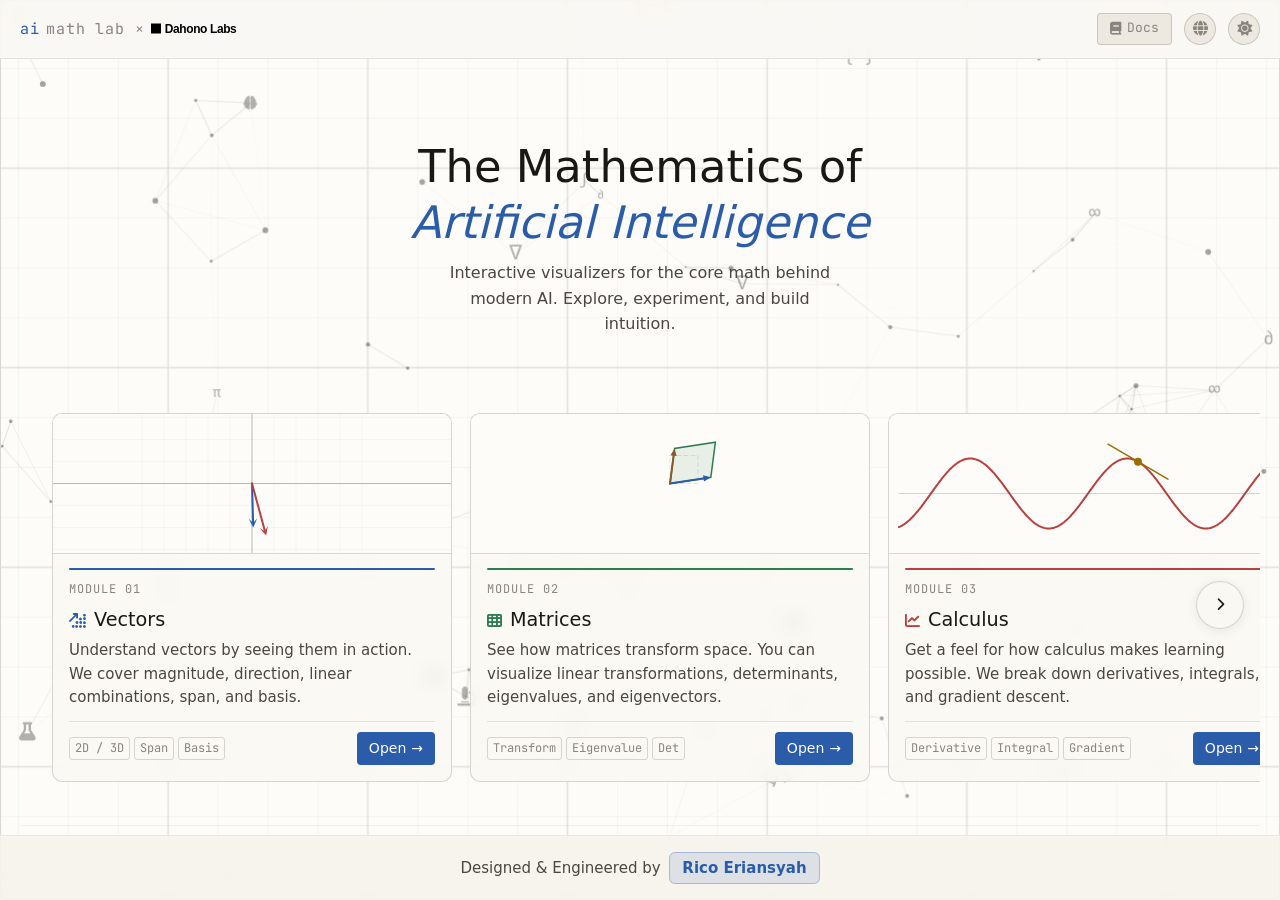
==== index.html @ 1cf0615f "feat: implement theme-aware logo switching by adding SVG assets and a dynamic update function" ====
<!doctype html>
<html lang="en" data-active-lang="en">
  <head>
    <meta charset="UTF-8" />
    <meta name="viewport" content="width=device-width, initial-scale=1.0" />
    <title>AI Math Lab</title>
    <meta
      name="description"
      content="Interactive math visualizers for AI. Play around with vectors, matrices, calculus, probability, and neural networks."
    />
    <link rel="preconnect" href="https://fonts.googleapis.com" />
    <link
      href="https://fonts.googleapis.com/css2?family=Source+Serif+4:ital,opsz,wght@0,8..60,300..700;1,8..60,300..700&family=DM+Sans:wght@300;400;500&family=JetBrains+Mono:wght@400;500&display=swap"
      rel="stylesheet"
    />
    <link rel="stylesheet" href="shared.css" />
    <style>
      html,
      body {
        height: 100%;
        margin: 0;
        padding: 0;
        overflow: hidden;
      }

      body {
        display: flex;
        flex-direction: column;
      }

      #bg-canvas {
        position: fixed;
        top: 0;
        left: 0;
        width: 100vw;
        height: 100vh;
        z-index: 0;
        pointer-events: none;
      }

      .top-bar {
        position: sticky;
        top: 0;
        z-index: 100;
        background: color-mix(in srgb, var(--surface) 90%, transparent);
        backdrop-filter: blur(8px);
      }

      .page-shell {
        flex: 1;
        display: flex;
        flex-direction: column;
        overflow: hidden;
        position: relative;
        z-index: 1;
        width: 100%;
        max-width: 1400px;
        margin: 0 auto;
      }

      .hub-hero {
        text-align: center;
        padding: 3rem 1rem 1.5rem;
        flex-shrink: 0;
      }
      .hub-hero .title-serif {
        font-family:
          system-ui,
          -apple-system,
          sans-serif;
        font-size: clamp(1.8rem, 4vw, 2.8rem);
        font-weight: 400;
        color: var(--ink);
        line-height: 1.25;
        margin-bottom: 0.6rem;
      }
      .hub-hero .title-serif em {
        font-style: italic;
        color: var(--accent);
      }
      .hub-hero .subtitle {
        font-family:
          system-ui,
          -apple-system,
          sans-serif;
        font-size: 16px;
        color: var(--ink2);
        max-width: 38ch;
        margin: 0 auto 1.5rem;
        line-height: 1.6;
      }

      .top-bar {
        display: flex;
        align-items: center;
        justify-content: space-between;
        padding: 0.8rem 1.25rem;
        border-bottom: 1px solid var(--border);
      }
      .top-bar-logo {
        font-family: "JetBrains Mono", monospace;
        font-size: 15px;
        color: var(--ink3);
        letter-spacing: 0.06em;
        display: inline-flex;
        align-items: center;
        gap: 6px;
      }
      .top-bar-logo span {
        color: var(--accent);
      }

      .card-grid {
        display: flex;
        flex-direction: row;
        overflow-x: auto;
        scroll-snap-type: x mandatory;
        -webkit-overflow-scrolling: touch;
        gap: 18px;
        padding: 1rem 2rem 2rem 2rem;
        margin-top: 0;
        flex: 1;
        align-items: center;
      }

      .carousel-wrapper {
        position: relative;
        display: flex;
        flex: 1;
        width: 100%;
        align-items: stretch;
      }

      .carousel-btn {
        position: absolute;
        top: 50%;
        transform: translateY(-50%);
        background: color-mix(in srgb, var(--surface) 90%, transparent);
        border: 1px solid var(--border2);
        color: var(--ink);
        width: 48px;
        height: 48px;
        border-radius: 50%;
        display: flex;
        align-items: center;
        justify-content: center;
        cursor: pointer;
        z-index: 10;
        box-shadow: var(--shadow);
        transition: all 0.2s;
        backdrop-filter: blur(8px);
      }
      .carousel-btn:hover {
        background: var(--surface);
        border-color: var(--accent);
        color: var(--accent);
        transform: translateY(-50%) scale(1.05);
      }
      .carousel-btn.left {
        left: 1rem;
      }
      .carousel-btn.right {
        right: 1rem;
      }
      .carousel-btn.hidden {
        opacity: 0;
        pointer-events: none;
        transform: translateY(-50%) scale(0.9);
      }

      .card-grid::-webkit-scrollbar {
        display: none;
      }
      .card-grid::-webkit-scrollbar-track {
        background: transparent;
        margin: 0 2rem;
      }
      .card-grid::-webkit-scrollbar-thumb {
        background: var(--surface2);
        border-radius: 4px;
      }
      .card-grid::-webkit-scrollbar-thumb:hover {
        background: var(--border);
      }

      .module-card {
        min-width: 340px;
        max-width: 400px;
        height: max-content;
        flex-shrink: 0;
        scroll-snap-align: center;
        background: color-mix(in srgb, var(--surface) 85%, transparent);
        backdrop-filter: blur(8px);
        border: 1px solid var(--border2);
        border-radius: 10px;
        overflow: hidden;
        transition:
          transform 0.2s,
          box-shadow 0.2s,
          border-color 0.2s;
        text-decoration: none;
        color: inherit;
        display: flex;
        flex-direction: column;
      }
      .module-card:hover {
        transform: translateY(-3px);
        box-shadow: var(--shadow);
        border-color: var(--accent);
      }

      .card-preview {
        position: relative;
        height: 140px;
        background: var(--canvas-bg);
        border-bottom: 1px solid var(--border2);
        overflow: hidden;
        flex-shrink: 0;
      }
      .card-preview canvas {
        width: 100%;
        height: 100%;
        border-radius: 0;
        border: none;
      }

      .card-body {
        padding: 14px 16px 16px;
        flex: 1;
        display: flex;
        flex-direction: column;
      }
      .card-accent-bar {
        height: 2px;
        border-radius: 2px;
        margin-bottom: 10px;
      }
      .card-title {
        font-family:
          system-ui,
          -apple-system,
          sans-serif;
        font-size: 1.2rem;
        font-weight: 500;
        color: var(--ink);
        margin-bottom: 4px;
        display: flex;
        align-items: center;
        gap: 8px;
      }
      .card-subtitle {
        font-family: "JetBrains Mono", monospace;
        font-size: 12px;
        color: var(--ink3);
        letter-spacing: 0.08em;
        text-transform: uppercase;
        margin-bottom: 6px;
      }
      .card-desc {
        font-family:
          system-ui,
          -apple-system,
          sans-serif;
        font-size: 15px;
        color: var(--ink2);
        line-height: 1.55;
        flex: 1;
      }
      .card-footer {
        display: flex;
        align-items: center;
        justify-content: space-between;
        margin-top: 12px;
        padding-top: 10px;
        border-top: 1px solid var(--border);
      }
      .card-tags {
        display: flex;
        gap: 4px;
        flex-wrap: wrap;
      }
      .card-tag {
        font-family: "JetBrains Mono", monospace;
        font-size: 12px;
        color: var(--ink3);
        border: 1px solid var(--border2);
        border-radius: 3px;
        padding: 1px 5px;
      }
      .card-open-btn {
        font-family:
          system-ui,
          -apple-system,
          sans-serif;
        font-size: 14px;
        padding: 5px 12px;
        border-radius: 4px;
        background: var(--accent);
        color: #fff;
        border: none;
        cursor: pointer;
        display: flex;
        align-items: center;
        gap: 5px;
        transition: opacity 0.15s;
        white-space: nowrap;
        text-decoration: none;
      }
      .card-open-btn:hover {
        opacity: 0.85;
      }

      .hub-footer {
        text-align: center;
        padding: 1.25rem 1rem;
        border-top: 1px solid color-mix(in srgb, var(--border) 50%, transparent);
        font-family:
          system-ui,
          -apple-system,
          sans-serif;
        font-size: 14px;
        color: var(--ink3);
        flex-shrink: 0;
      }
      .hub-footer a {
        color: var(--ink3);
        text-decoration: underline;
        text-underline-offset: 2px;
      }

      @media (max-width: 768px) {
        html,
        body {
          height: auto;
          overflow: visible;
        }
        .page-shell {
          height: auto;
          overflow: visible;
        }

        .hub-hero {
          padding: 1.5rem 1rem 0.5rem;
        }
        .hub-hero .title-serif {
          font-size: 1.8rem;
        }
        .hub-hero .subtitle {
          font-size: 14px;
          margin-bottom: 0;
        }
        .module-card {
          min-width: 280px;
          max-width: 85vw;
        }
        .card-grid {
          padding: 1rem 1rem 1.5rem 1rem;
          gap: 12px;
          align-items: stretch;
        }
        .card-grid::-webkit-scrollbar-track {
          margin: 0 1rem;
        }
        .hub-footer {
          padding: 1rem;
          font-size: 12px;
        }
        .card-preview {
          height: 120px;
        }
        .card-body {
          padding: 12px 14px 14px;
        }
        .card-title {
          font-size: 1.1rem;
        }
        .card-desc {
          font-size: 14px;
        }
      }

      @media (max-height: 700px) and (min-width: 769px) {
        .hub-hero {
          padding: 1rem 1rem 0;
        }
        .card-grid {
          padding-top: 0.5rem;
        }
        .card-preview {
          height: 110px;
        }
        .card-desc {
          font-size: 13px;
          line-height: 1.4;
        }
        .hub-footer {
          padding: 0.5rem;
          border-top: none;
        }
      }
    </style>
    <link
      rel="stylesheet"
      href="https://cdnjs.cloudflare.com/ajax/libs/font-awesome/6.5.1/css/all.min.css"
    />
    <meta name="author" content="Rico Eriansyah" />
    <meta
      name="keywords"
      content="AI, Artificial Intelligence, Mathematics, Vectors, Matrices, Calculus, Probability, Neural Networks, Visualizer, Interactive, Math Lab"
    />
    <link rel="icon" type="image/png" href="favicon.png" />
  </head>
  <body data-active-lang="en">
    <canvas id="bg-canvas"></canvas>

    <header class="top-bar module-header">
      <span class="top-bar-logo"
        ><span>ai</span> math lab &times;
        <span
          style="
            display: inline-flex;
            align-items: center;
            gap: 6px;
            font-family:
              ui-sans-serif,
              system-ui,
              sans-serif,
              &quot;Apple Color Emoji&quot;,
              &quot;Segoe UI Emoji&quot;,
              Segoe UI Symbol,
              &quot;Noto Color Emoji&quot;;
            font-weight: 700;
            letter-spacing: -0.02em;
            color: #e02020;
          "
          ><img
            class="dahono-logo"
            src="dahono-labs-logo-black.svg"
            alt="Dahono Labs"
            style="
              height: 1em;
              width: auto;
              border-radius: 2px;
              vertical-align: middle;
            "
          />
          </span
        ></span
      >
      <div class="header-actions">
        <a href="references.html" class="docs-btn">
          <i class="fa-solid fa-book"></i>
          <span class="docs-text" data-lang="en">Docs</span>
          <span class="docs-text" data-lang="ja">文書</span>
          <span class="docs-text" data-lang="id">Dokumen</span>
        </a>
        <div class="custom-lang-dropdown">
          <button
            class="lang-btn-icon"
            onclick="toggleLangMenu(event)"
            id="lang-menu-btn"
            aria-label="Select Language"
          >
            <i class="fa-solid fa-globe"></i>
          </button>
          <ul class="lang-menu" id="lang-menu">
            <li><button id="lb-en" onclick="setLang('en')">English</button></li>
            <li><button id="lb-ja" onclick="setLang('ja')">日本語</button></li>
            <li>
              <button id="lb-id" onclick="setLang('id')">Indonesia</button>
            </li>
          </ul>
        </div>
        <button
          class="theme-btn-icon"
          onclick="toggleTheme()"
          id="theme-btn"
          aria-label="Toggle Theme"
        >
          <i class="fa-solid fa-moon"></i>
        </button>
      </div>
    </header>

    <div class="page-shell">
      <div class="hub-hero">
        <h1 class="title-serif">
          <span data-lang="en"
            >The Mathematics of<br /><em>Artificial Intelligence</em></span
          >
          <span data-lang="ja">人工知能の<br /><em>数学を学ぶ</em></span>
          <span data-lang="id"
            >Matematika untuk<br /><em>Kecerdasan Buatan</em></span
          >
        </h1>
        <p class="subtitle">
          <span data-lang="en"
            >Interactive visualizers for the core math behind modern AI.
            Explore, experiment, and build intuition.</span
          >
          <span data-lang="ja"
            >現代AIの核心にある数学をインタラクティブに学ぼう。探索して直感を養う。</span
          >
          <span data-lang="id"
            >Visualisasi interaktif untuk matematika inti di balik AI modern.
            Eksplorasi dan bangun intuisi.</span
          >
        </p>
      </div>

      <div class="carousel-wrapper">
        <button class="carousel-btn left" onclick="scrollCarousel(-1)">
          <i class="fa-solid fa-chevron-left"></i>
        </button>
        <div class="card-grid" id="main-carousel">
          <a class="module-card" href="vector.html" id="card-vector">
            <div class="card-preview">
              <canvas id="prev-vector"></canvas>
            </div>
            <div class="card-body">
              <div
                class="card-accent-bar"
                style="background: var(--accent)"
              ></div>
              <div class="card-subtitle">Module 01</div>
              <div class="card-title">
                <i
                  class="fa-solid fa-arrow-up-right-dots"
                  style="color: var(--accent); font-size: 15px"
                ></i>
                <span data-lang="en">Vectors</span>
                <span data-lang="ja">ベクトル</span>
                <span data-lang="id">Vektor</span>
              </div>
              <p class="card-desc">
                <span data-lang="en"
                  >Understand vectors by seeing them in action. We cover
                  magnitude, direction, linear combinations, span, and
                  basis.</span
                >
                <span data-lang="ja"
                  >大きさ・方向・線形結合・スパン・基底 AI特徴空間の言語。</span
                >
                <span data-lang="id"
                  >Besar, arah, kombinasi linear, span, dan basis bahasa ruang
                  fitur AI.</span
                >
              </p>
              <div class="card-footer">
                <div class="card-tags">
                  <span class="card-tag">2D / 3D</span>
                  <span class="card-tag">Span</span>
                  <span class="card-tag">Basis</span>
                </div>
                <span class="card-open-btn">
                  <span data-lang="en">Open</span
                  ><span data-lang="ja">開く</span
                  ><span data-lang="id">Buka</span>
                  →
                </span>
              </div>
            </div>
          </a>

          <a class="module-card" href="matrix.html" id="card-matrix">
            <div class="card-preview">
              <canvas id="prev-matrix"></canvas>
            </div>
            <div class="card-body">
              <div
                class="card-accent-bar"
                style="background: var(--accent3)"
              ></div>
              <div class="card-subtitle">Module 02</div>
              <div class="card-title">
                <i
                  class="fa-solid fa-table-cells"
                  style="color: var(--accent3); font-size: 15px"
                ></i>
                <span data-lang="en">Matrices</span>
                <span data-lang="ja">行列</span>
                <span data-lang="id">Matriks</span>
              </div>
              <p class="card-desc">
                <span data-lang="en"
                  >See how matrices transform space. You can visualize linear
                  transformations, determinants, eigenvalues, and
                  eigenvectors.</span
                >
                <span data-lang="ja"
                  >線形変換・行列式・固有値・固有ベクトル
                  ニューラルネットが空間を変換する仕組み。</span
                >
                <span data-lang="id"
                  >Transformasi linear, determinan, nilai eigen dan vektor eigen
                  cara jaringan saraf memutar dan menskalakan ruang.</span
                >
              </p>
              <div class="card-footer">
                <div class="card-tags">
                  <span class="card-tag">Transform</span>
                  <span class="card-tag">Eigenvalue</span>
                  <span class="card-tag">Det</span>
                </div>
                <span class="card-open-btn">
                  <span data-lang="en">Open</span
                  ><span data-lang="ja">開く</span
                  ><span data-lang="id">Buka</span>
                  →
                </span>
              </div>
            </div>
          </a>

          <a class="module-card" href="calculus.html" id="card-calculus">
            <div class="card-preview">
              <canvas id="prev-calculus"></canvas>
            </div>
            <div class="card-body">
              <div
                class="card-accent-bar"
                style="background: var(--accent2)"
              ></div>
              <div class="card-subtitle">Module 03</div>
              <div class="card-title">
                <i
                  class="fa-solid fa-chart-line"
                  style="color: var(--accent2); font-size: 15px"
                ></i>
                <span data-lang="en">Calculus</span>
                <span data-lang="ja">微積分</span>
                <span data-lang="id">Kalkulus</span>
              </div>
              <p class="card-desc">
                <span data-lang="en"
                  >Get a feel for how calculus makes learning possible. We break
                  down derivatives, integrals, and gradient descent.</span
                >
                <span data-lang="ja"
                  >微分・積分・勾配降下法
                  すべてのニューラルネットを学習させるエンジン。</span
                >
                <span data-lang="id"
                  >Turunan, integral, dan penurunan gradien mesin yang melatih
                  setiap jaringan saraf.</span
                >
              </p>
              <div class="card-footer">
                <div class="card-tags">
                  <span class="card-tag">Derivative</span>
                  <span class="card-tag">Integral</span>
                  <span class="card-tag">Gradient</span>
                </div>
                <span class="card-open-btn">
                  <span data-lang="en">Open</span
                  ><span data-lang="ja">開く</span
                  ><span data-lang="id">Buka</span>
                  →
                </span>
              </div>
            </div>
          </a>

          <a class="module-card" href="probability.html" id="card-prob">
            <div class="card-preview">
              <canvas id="prev-prob"></canvas>
            </div>
            <div class="card-body">
              <div
                class="card-accent-bar"
                style="background: var(--accent4)"
              ></div>
              <div class="card-subtitle">Module 04</div>
              <div class="card-title">
                <i
                  class="fa-solid fa-dice"
                  style="color: var(--accent4); font-size: 15px"
                ></i>
                <span data-lang="en">Probability</span>
                <span data-lang="ja">確率・統計</span>
                <span data-lang="id">Probabilitas</span>
              </div>
              <p class="card-desc">
                <span data-lang="en"
                  >Grasp how AI handles uncertainty. This module explores normal
                  distributions, Bayes' theorem, and the Central Limit
                  Theorem.</span
                >
                <span data-lang="ja"
                  >正規分布・ベイズの定理・中心極限定理
                  AIにおける不確かさの数学的言語。</span
                >
                <span data-lang="id"
                  >Distribusi normal, teorema Bayes, dan CLT bahasa matematis
                  ketidakpastian dalam AI.</span
                >
              </p>
              <div class="card-footer">
                <div class="card-tags">
                  <span class="card-tag">Bayes</span>
                  <span class="card-tag">Normal</span>
                  <span class="card-tag">CLT</span>
                </div>
                <span class="card-open-btn">
                  <span data-lang="en">Open</span
                  ><span data-lang="ja">開く</span
                  ><span data-lang="id">Buka</span>
                  →
                </span>
              </div>
            </div>
          </a>

          <a class="module-card" href="neural.html" id="card-neural">
            <div class="card-preview">
              <canvas id="prev-neural"></canvas>
            </div>
            <div class="card-body">
              <div
                class="card-accent-bar"
                style="background: var(--accent5)"
              ></div>
              <div class="card-subtitle">Module 05</div>
              <div class="card-title">
                <i
                  class="fa-solid fa-network-wired"
                  style="color: var(--accent5); font-size: 15px"
                ></i>
                <span data-lang="en">Neural Networks</span>
                <span data-lang="ja">ニューラルネット</span>
                <span data-lang="id">Jaringan Saraf</span>
              </div>
              <p class="card-desc">
                <span data-lang="en"
                  >Put it all together by training a neural network in your
                  browser. Watch the forward pass, activation functions, and
                  backpropagation in real time.</span
                >
                <span data-lang="ja"
                  >パーセプトロン・MLP順伝播・活性化関数・勾配降下法
                  ニューロンから深層学習まで。</span
                >
                <span data-lang="id"
                  >Perceptron, forward pass MLP, fungsi aktivasi, dan gradient
                  descent dari neuron ke deep learning.</span
                >
              </p>
              <div class="card-footer">
                <div class="card-tags">
                  <span class="card-tag">MLP</span>
                  <span class="card-tag">Backprop</span>
                  <span class="card-tag">ReLU</span>
                </div>
                <span class="card-open-btn">
                  <span data-lang="en">Open</span
                  ><span data-lang="ja">開く</span
                  ><span data-lang="id">Buka</span>
                  →
                </span>
              </div>
            </div>
          </a>
        </div>
        <button class="carousel-btn right" onclick="scrollCarousel(1)">
          <i class="fa-solid fa-chevron-right"></i>
        </button>
      </div>
      <footer class="hub-footer">
        <span data-lang="en"
          >Created to help you learn the math behind AI. Inspired by
          <a href="https://www.youtube.com/c/3blue1brown" target="_blank"
            >3Blue1Brown (Grant Sanderson)</a
          >,
          <a href="https://www.youtube.com/@mitocw" target="_blank"
            >MIT OpenCourseWare (Gilbert Strang)</a
          >,
          <a href="https://www.youtube.com/@MicrosoftResearch" target="_blank"
            >Microsoft Research (Christopher Bishop)</a
          >, and
          <a href="https://www.youtube.com/@MichaelNielsen" target="_blank"
            >Michael Nielsen</a
          >.</span
        >
        <span data-lang="ja"
          >AIの数学を学ぶために制作 · 参考:
          <a href="https://www.youtube.com/c/3blue1brown" target="_blank"
            >3Blue1Brown (Grant Sanderson)</a
          >,
          <a href="https://www.youtube.com/@mitocw" target="_blank"
            >MIT OpenCourseWare (Gilbert Strang)</a
          >,
          <a href="https://www.youtube.com/@MicrosoftResearch" target="_blank"
            >Microsoft Research (Christopher Bishop)</a
          >,と
          <a href="https://www.youtube.com/@MichaelNielsen" target="_blank"
            >Michael Nielsen</a
          >.</span
        >
        <span data-lang="id"
          >Dibuat untuk belajar matematika di balik AI · Sumber:
          <a href="https://www.youtube.com/c/3blue1brown" target="_blank"
            >3Blue1Brown (Grant Sanderson)</a
          >,
          <a href="https://www.youtube.com/@mitocw" target="_blank"
            >MIT OpenCourseWare (Gilbert Strang)</a
          >,
          <a href="https://www.youtube.com/@MicrosoftResearch" target="_blank"
            >Microsoft Research (Christopher Bishop)</a
          >, dan
          <a href="https://www.youtube.com/@MichaelNielsen" target="_blank"
            >Michael Nielsen</a
          >.</span
        >
      </footer>
    </div>

    <div
      class="sticky-footer"
      style="
        text-align: center;
        padding: 20px;
        font-family:
          system-ui,
          -apple-system,
          sans-serif;
        font-size: 15px;
        color: var(--ink2);
        width: 100%;
        display: block;
        flex-shrink: 0;
      "
    >
      Designed & Engineered by
      <a
        href="https://ricoeri.my.id"
        target="_blank"
        rel="noopener noreferrer"
        style="
          color: var(--accent);
          text-decoration: none;
          font-weight: 600;
          padding: 6px 12px;
          border-radius: 6px;
          background: color-mix(in srgb, var(--accent) 12%, transparent);
          margin-left: 4px;
          border: 1px solid color-mix(in srgb, var(--accent) 30%, transparent);
        "
        >Rico Eriansyah</a
      >
    </div>

    <script src="theme.js"></script>
    <script>
      function scrollCarousel(dir) {
        const c = document.getElementById("main-carousel");
        const card = c.querySelector(".module-card");
        if (!card) return;
        const cardWidth = card.offsetWidth + 18;
        c.scrollBy({ left: dir * cardWidth, behavior: "smooth" });
      }

      function updateCarouselButtons() {
        const c = document.getElementById("main-carousel");
        if (!c) return;
        const leftBtn = document.querySelector(".carousel-btn.left");
        const rightBtn = document.querySelector(".carousel-btn.right");
        if (!leftBtn || !rightBtn) return;

        if (c.scrollLeft <= 5) {
          leftBtn.classList.add("hidden");
        } else {
          leftBtn.classList.remove("hidden");
        }

        if (c.scrollLeft + c.clientWidth >= c.scrollWidth - 5) {
          rightBtn.classList.add("hidden");
        } else {
          rightBtn.classList.remove("hidden");
        }
      }

      function toggleLangMenu(e) {
        e.stopPropagation();
        document.getElementById("lang-menu").classList.toggle("show");
      }
      window.addEventListener("click", () => {
        const m = document.getElementById("lang-menu");
        if (m) m.classList.remove("show");
      });

      function setLang(lang) {
        document.body.setAttribute("data-active-lang", lang);
        document.documentElement.setAttribute(
          "lang",
          lang === "ja" ? "ja" : lang === "id" ? "id" : "en",
        );
        ["en", "ja", "id"].forEach((l) => {
          const btn = document.getElementById("lb-" + l);
          if (btn) btn.classList.toggle("active", l === lang);
        });
        localStorage.setItem("aiml-lang", lang);
      }

      const saved = localStorage.getItem("aiml-lang");
      setTimeout(() => {
        if (saved) setLang(saved);
      }, 0);

      function drawVectorPreview(canvas) {
        const ctx = canvas.getContext("2d");
        const dpr = window.devicePixelRatio || 1;
        const w = canvas.offsetWidth,
          h = canvas.offsetHeight;
        canvas.width = w * dpr;
        canvas.height = h * dpr;

        function render(time) {
          ctx.setTransform(dpr, 0, 0, dpr, 0, 0);
          const dark = isDark();
          ctx.clearRect(0, 0, w, h);
          const cx = w / 2,
            cy = h / 2;

          ctx.strokeStyle = dark
            ? "rgba(255,255,255,0.05)"
            : "rgba(0,0,0,0.06)";
          ctx.lineWidth = 0.5;
          for (let i = -5; i <= 5; i++) {
            const px = cx + i * 22;
            const py = cy + i * 22;
            ctx.beginPath();
            ctx.moveTo(px, 0);
            ctx.lineTo(px, h);
            ctx.stroke();
            ctx.beginPath();
            ctx.moveTo(0, py);
            ctx.lineTo(w, py);
            ctx.stroke();
          }

          ctx.strokeStyle = dark ? "rgba(255,255,255,0.2)" : "rgba(0,0,0,0.25)";
          ctx.lineWidth = 1;
          ctx.beginPath();
          ctx.moveTo(0, cy);
          ctx.lineTo(w, cy);
          ctx.stroke();
          ctx.beginPath();
          ctx.moveTo(cx, 0);
          ctx.lineTo(cx, h);
          ctx.stroke();

          const t = time / 1000;
          const arrows = [
            {
              dx: 2.5 * Math.cos(t),
              dy: -2 * Math.sin(t),
              color: dark ? "#6a9fd8" : "#2a5caa",
            },
            {
              dx: -1.5 * Math.cos(t * 1.3),
              dy: -2.5 * Math.sin(t * 0.8),
              color: dark ? "#d47070" : "#b84040",
            },
          ];
          arrows.forEach((a) => {
            const ex = cx + a.dx * 22,
              ey = cy - a.dy * 22;
            const angle = Math.atan2(ey - cy, ex - cx);
            const dx2 = ex - cx,
              dy2 = ey - cy,
              len = Math.sqrt(dx2 * dx2 + dy2 * dy2);
            const hl = Math.min(10, len * 0.3);
            ctx.strokeStyle = a.color;
            ctx.lineWidth = 2;
            ctx.lineCap = "round";
            ctx.beginPath();
            ctx.moveTo(cx, cy);
            ctx.lineTo(
              ex - Math.cos(angle) * hl * 0.5,
              ey - Math.sin(angle) * hl * 0.5,
            );
            ctx.stroke();
            if (len > 2) {
              ctx.fillStyle = a.color;
              ctx.beginPath();
              ctx.moveTo(ex, ey);
              ctx.lineTo(
                ex - hl * Math.cos(angle - 0.45),
                ey - hl * Math.sin(angle - 0.45),
              );
              ctx.lineTo(
                ex - hl * 0.45 * Math.cos(angle),
                ey - hl * 0.45 * Math.sin(angle),
              );
              ctx.lineTo(
                ex - hl * Math.cos(angle + 0.45),
                ey - hl * Math.sin(angle + 0.45),
              );
              ctx.closePath();
              ctx.fill();
            }
          });
          requestAnimationFrame(render);
        }
        requestAnimationFrame(render);
      }

      function drawMatrixPreview(canvas) {
        const ctx = canvas.getContext("2d");
        const dpr = window.devicePixelRatio || 1;
        const w = canvas.offsetWidth,
          h = canvas.offsetHeight;
        canvas.width = w * dpr;
        canvas.height = h * dpr;

        function render(time) {
          ctx.setTransform(dpr, 0, 0, dpr, 0, 0);
          const dark = isDark();
          ctx.clearRect(0, 0, w, h);
          const cx = w / 2,
            cy = h / 2,
            s = 28;

          const t = time / 1500;
          const m = [
            1.2 + 0.3 * Math.sin(t),
            0.5 * Math.cos(t * 1.2),
            0.3 * Math.sin(t * 0.8),
            1.1 + 0.3 * Math.cos(t),
          ];
          function tx(x, y) {
            return [
              cx + (m[0] * x + m[1] * y) * s,
              cy - (m[2] * x + m[3] * y) * s,
            ];
          }

          ctx.strokeStyle = dark ? "rgba(255,255,255,0.12)" : "rgba(0,0,0,0.1)";
          ctx.lineWidth = 1;
          ctx.setLineDash([4, 3]);
          ctx.beginPath();
          ctx.rect(cx, cy - s, s, s);
          ctx.stroke();
          ctx.setLineDash([]);

          const corners = [
            [0, 0],
            [1, 0],
            [1, 1],
            [0, 1],
          ];
          const tc = corners.map(([x, y]) => tx(x, y));
          ctx.strokeStyle = dark ? "#5aba80" : "#2e7d52";
          ctx.lineWidth = 1.5;
          ctx.fillStyle = dark ? "rgba(90,186,128,0.1)" : "rgba(46,125,82,0.1)";
          ctx.beginPath();
          ctx.moveTo(...tc[0]);
          tc.forEach((p) => ctx.lineTo(...p));
          ctx.closePath();
          ctx.fill();
          ctx.stroke();

          const [e1x, e1y] = tx(1, 0);
          const [e2x, e2y] = tx(0, 1);
          function arrow(x1, y1, x2, y2, color) {
            const ang = Math.atan2(y2 - y1, x2 - x1);
            const len = Math.sqrt((x2 - x1) ** 2 + (y2 - y1) ** 2);
            if (len < 2) return;
            const hl = Math.min(8, len * 0.3);
            ctx.strokeStyle = color;
            ctx.lineWidth = 2;
            ctx.lineCap = "round";
            ctx.beginPath();
            ctx.moveTo(x1, y1);
            ctx.lineTo(
              x2 - Math.cos(ang) * hl * 0.5,
              y2 - Math.sin(ang) * hl * 0.5,
            );
            ctx.stroke();
            ctx.fillStyle = color;
            ctx.beginPath();
            ctx.moveTo(x2, y2);
            ctx.lineTo(
              x2 - hl * Math.cos(ang - 0.4),
              y2 - hl * Math.sin(ang - 0.4),
            );
            ctx.lineTo(
              x2 - hl * Math.cos(ang + 0.4),
              y2 - hl * Math.sin(ang + 0.4),
            );
            ctx.closePath();
            ctx.fill();
          }
          arrow(cx, cy, e1x, e1y, dark ? "#6a9fd8" : "#2a5caa");
          arrow(cx, cy, e2x, e2y, dark ? "#d4a06a" : "#8b5a2b");

          requestAnimationFrame(render);
        }
        requestAnimationFrame(render);
      }

      function drawCalculusPreview(canvas) {
        const ctx = canvas.getContext("2d");
        const dpr = window.devicePixelRatio || 1;
        const w = canvas.offsetWidth,
          h = canvas.offsetHeight;
        canvas.width = w * dpr;
        canvas.height = h * dpr;

        function render(time) {
          ctx.setTransform(dpr, 0, 0, dpr, 0, 0);
          const dark = isDark();
          ctx.clearRect(0, 0, w, h);
          const cx = w / 2,
            cy = h / 2 + 10;

          ctx.strokeStyle = dark ? "rgba(255,255,255,0.2)" : "rgba(0,0,0,0.2)";
          ctx.lineWidth = 0.8;
          ctx.beginPath();
          ctx.moveTo(10, cy);
          ctx.lineTo(w - 10, cy);
          ctx.stroke();

          ctx.strokeStyle = dark ? "#d47070" : "#b84040";
          ctx.lineWidth = 2;
          ctx.lineCap = "round";
          ctx.beginPath();
          for (let px = 10; px <= w - 10; px++) {
            const x = (px - cx) / 25;
            const y = Math.sin(x) * 35;
            if (px === 10) ctx.moveTo(px, cy - y);
            else ctx.lineTo(px, cy - y);
          }
          ctx.stroke();

          const t = time / 1000;
          const tx0 = Math.sin(t) * 2;
          const ty0 = Math.sin(tx0),
            slope = Math.cos(tx0);
          const px0 = cx + tx0 * 25,
            py0 = cy - ty0 * 35;
          const dx2 = 30;
          ctx.strokeStyle = dark ? "#d4a06a" : "#9a6e00";
          ctx.lineWidth = 1.5;
          ctx.setLineDash([]);
          ctx.beginPath();
          ctx.moveTo(px0 - dx2, py0 + (slope * dx2 * 35) / 25);
          ctx.lineTo(px0 + dx2, py0 - (slope * dx2 * 35) / 25);
          ctx.stroke();
          ctx.fillStyle = dark ? "#d4a06a" : "#9a6e00";
          ctx.beginPath();
          ctx.arc(px0, py0, 4, 0, Math.PI * 2);
          ctx.fill();

          requestAnimationFrame(render);
        }
        requestAnimationFrame(render);
      }

      function drawProbPreview(canvas) {
        const ctx = canvas.getContext("2d");
        const dpr = window.devicePixelRatio || 1;
        const w = canvas.offsetWidth,
          h = canvas.offsetHeight;
        canvas.width = w * dpr;
        canvas.height = h * dpr;

        function render(time) {
          ctx.setTransform(dpr, 0, 0, dpr, 0, 0);
          const dark = isDark();
          ctx.clearRect(0, 0, w, h);
          const cx = w / 2,
            base = h - 20;
          const mu = 0;
          const sigma = 0.8 + 0.3 * Math.sin(time / 800);
          function normalY(x) {
            return (
              Math.exp(-0.5 * ((x - mu) / sigma) ** 2) /
              (sigma * Math.sqrt(2 * Math.PI))
            );
          }
          const scaleX = 45,
            scaleY = 160;
          ctx.fillStyle = dark
            ? "rgba(154,136,216,0.18)"
            : "rgba(91,74,158,0.1)";
          ctx.strokeStyle = dark ? "#9a88d8" : "#5b4a9e";
          ctx.lineWidth = 2;
          ctx.beginPath();
          for (let px = 10; px <= w - 10; px++) {
            const x = (px - cx) / scaleX;
            const y = normalY(x) * scaleY;
            if (px === 10) ctx.moveTo(px, base - y);
            else ctx.lineTo(px, base - y);
          }
          ctx.lineTo(w - 10, base);
          ctx.lineTo(10, base);
          ctx.closePath();
          ctx.fill();
          ctx.stroke();

          ctx.strokeStyle = dark ? "rgba(255,255,255,0.2)" : "rgba(0,0,0,0.2)";
          ctx.lineWidth = 0.8;
          ctx.beginPath();
          ctx.moveTo(10, base);
          ctx.lineTo(w - 10, base);
          ctx.stroke();

          requestAnimationFrame(render);
        }
        requestAnimationFrame(render);
      }

      function drawNeuralPreview(canvas) {
        const ctx = canvas.getContext("2d");
        const dpr = window.devicePixelRatio || 1;
        const w = canvas.offsetWidth,
          h = canvas.offsetHeight;
        canvas.width = w * dpr;
        canvas.height = h * dpr;

        function render(time) {
          ctx.setTransform(dpr, 0, 0, dpr, 0, 0);
          const dark = isDark();
          ctx.clearRect(0, 0, w, h);
          const neurons = [
            [
              { x: w * 0.12, y: h * 0.35 },
              { x: w * 0.12, y: h * 0.65 },
            ],
            [
              { x: w * 0.37, y: h * 0.22 },
              { x: w * 0.37, y: h * 0.5 },
              { x: w * 0.37, y: h * 0.78 },
            ],
            [
              { x: w * 0.63, y: h * 0.35 },
              { x: w * 0.63, y: h * 0.65 },
            ],
            [{ x: w * 0.88, y: h * 0.5 }],
          ];
          const colors = [
            dark ? "#6a9fd8" : "#2a5caa",
            dark ? "#5aba80" : "#2e7d52",
            dark ? "#d47070" : "#b84040",
            dark ? "#d4a06a" : "#9a6e00",
          ];

          ctx.lineWidth = 0.8;
          for (let li = 0; li < neurons.length - 1; li++) {
            neurons[li].forEach((a, i) => {
              neurons[li + 1].forEach((b, j) => {
                const v = Math.sin(li * 10 + i * 5 + j) > 0 ? 1 : -1;
                ctx.strokeStyle =
                  v > 0
                    ? dark
                      ? "rgba(106,159,216,0.25)"
                      : "rgba(42,92,170,0.2)"
                    : dark
                      ? "rgba(212,112,112,0.25)"
                      : "rgba(184,64,64,0.2)";
                ctx.beginPath();
                ctx.moveTo(a.x, a.y);
                ctx.lineTo(b.x, b.y);
                ctx.stroke();

                const pulseT =
                  (time / 2000 + (li * 0.3 + i * 0.2 + j * 0.5)) % 1.0;
                if (pulseT > 0 && pulseT < 0.2) {
                  const prog = pulseT * 5;
                  const px = a.x + (b.x - a.x) * prog;
                  const py = a.y + (b.y - a.y) * prog;
                  ctx.fillStyle =
                    v > 0
                      ? dark
                        ? "#6a9fd8"
                        : "#2a5caa"
                      : dark
                        ? "#d47070"
                        : "#b84040";
                  ctx.globalAlpha = Math.sin(prog * Math.PI);
                  ctx.beginPath();
                  ctx.arc(px, py, 2.5, 0, Math.PI * 2);
                  ctx.fill();
                  ctx.globalAlpha = 1;
                }
              });
            });
          }

          neurons.forEach((layer, li) => {
            layer.forEach((n, i) => {
              ctx.fillStyle = dark ? colors[li] : colors[li];
              ctx.strokeStyle = dark
                ? "rgba(255,255,255,0.15)"
                : "rgba(0,0,0,0.1)";
              ctx.lineWidth = 1;

              const glow = Math.sin(time / 500 + li + i) * 0.5 + 0.5;
              const radius = 6 + glow * 1.5;
              ctx.beginPath();
              ctx.arc(n.x, n.y, radius, 0, Math.PI * 2);
              ctx.fill();
              ctx.stroke();
            });
          });

          requestAnimationFrame(render);
        }
        requestAnimationFrame(render);
      }

      function initBackgroundAnimation() {
        const canvas = document.getElementById("bg-canvas");
        if (!canvas) return;
        const ctx = canvas.getContext("2d");

        let w, h;
        const nodes = [];
        const numNodes = Math.min(80, Math.floor(window.innerWidth / 15));

        function resize() {
          w = window.innerWidth;
          h = window.innerHeight;
          canvas.width = w * (window.devicePixelRatio || 1);
          canvas.height = h * (window.devicePixelRatio || 1);
          ctx.scale(window.devicePixelRatio || 1, window.devicePixelRatio || 1);
        }

        window.addEventListener("resize", resize);
        resize();

        const symbols = [
          {
            text: "∑",
            family: "'JetBrains Mono', monospace",
            weight: "normal",
          },
          {
            text: "∫",
            family: "'JetBrains Mono', monospace",
            weight: "normal",
          },
          {
            text: "∂",
            family: "'JetBrains Mono', monospace",
            weight: "normal",
          },
          {
            text: "∞",
            family: "'JetBrains Mono', monospace",
            weight: "normal",
          },
          {
            text: "∇",
            family: "'JetBrains Mono', monospace",
            weight: "normal",
          },
          {
            text: "π",
            family: "'JetBrains Mono', monospace",
            weight: "normal",
          },
          {
            text: "{ }",
            family: "'JetBrains Mono', monospace",
            weight: "normal",
          },
          {
            text: "</>",
            family: "'JetBrains Mono', monospace",
            weight: "normal",
          },
          {
            text: "λ",
            family: "'JetBrains Mono', monospace",
            weight: "normal",
          },
          { text: "\uf0c3", family: "'Font Awesome 6 Free'", weight: "900" },
          { text: "\uf610", family: "'Font Awesome 6 Free'", weight: "900" },
          { text: "\uf471", family: "'Font Awesome 6 Free'", weight: "900" },
          { text: "\uf5dc", family: "'Font Awesome 6 Free'", weight: "900" },
        ];
        for (let i = 0; i < numNodes; i++) {
          const isSymbol = Math.random() > 0.65;
          nodes.push({
            x: Math.random() * w,
            y: Math.random() * h,
            vx: (Math.random() - 0.5) * 0.4,
            vy: (Math.random() - 0.5) * 0.4,
            radius: Math.random() * 2 + 1,
            symbolObj: isSymbol
              ? symbols[Math.floor(Math.random() * symbols.length)]
              : null,
            size: isSymbol ? Math.random() * 10 + 12 : null,
          });
        }

        function render() {
          ctx.clearRect(0, 0, w, h);
          const dark = isDark();

          ctx.strokeStyle = dark
            ? "rgba(255,255,255,0.03)"
            : "rgba(0,0,0,0.04)";
          ctx.lineWidth = 1;
          const gridSize = 50;
          const offsetX = (Date.now() * 0.005) % (gridSize * 4);
          const offsetY = (Date.now() * 0.005) % (gridSize * 4);

          ctx.beginPath();
          for (let x = -offsetX; x < w; x += gridSize) {
            ctx.moveTo(x, 0);
            ctx.lineTo(x, h);
          }
          for (let y = -offsetY; y < h; y += gridSize) {
            ctx.moveTo(0, y);
            ctx.lineTo(w, y);
          }
          ctx.stroke();

          ctx.strokeStyle = dark
            ? "rgba(255,255,255,0.05)"
            : "rgba(0,0,0,0.07)";
          ctx.lineWidth = 2;
          ctx.beginPath();
          for (let x = -offsetX; x < w; x += gridSize * 4) {
            ctx.moveTo(x, 0);
            ctx.lineTo(x, h);
          }
          for (let y = -offsetY; y < h; y += gridSize * 4) {
            ctx.moveTo(0, y);
            ctx.lineTo(w, y);
          }
          ctx.stroke();

          ctx.textAlign = "center";
          ctx.textBaseline = "middle";

          nodes.forEach((n) => {
            n.x += n.vx;
            n.y += n.vy;
            if (n.x < -30) n.x = w + 30;
            else if (n.x > w + 30) n.x = -30;
            if (n.y < -30) n.y = h + 30;
            else if (n.y > h + 30) n.y = -30;

            if (n.symbolObj) {
              ctx.font = `${n.symbolObj.weight} ${n.size}px ${n.symbolObj.family}`;
              ctx.fillStyle = dark
                ? "rgba(255,255,255,0.25)"
                : "rgba(0,0,0,0.3)";
              ctx.fillText(n.symbolObj.text, n.x, n.y);
            } else {
              ctx.fillStyle = dark
                ? "rgba(255,255,255,0.35)"
                : "rgba(0,0,0,0.35)";
              ctx.beginPath();
              ctx.arc(n.x, n.y, n.radius, 0, Math.PI * 2);
              ctx.fill();
            }
          });

          const maxDist = 150;
          for (let i = 0; i < numNodes; i++) {
            for (let j = i + 1; j < numNodes; j++) {
              const dx = nodes[i].x - nodes[j].x;
              const dy = nodes[i].y - nodes[j].y;
              const dist = Math.sqrt(dx * dx + dy * dy);

              if (dist < maxDist) {
                const alpha = (1 - dist / maxDist) * (dark ? 0.15 : 0.12);
                ctx.strokeStyle = dark
                  ? `rgba(255,255,255,${alpha})`
                  : `rgba(0,0,0,${alpha})`;
                ctx.lineWidth = 1.2;
                ctx.beginPath();
                ctx.moveTo(nodes[i].x, nodes[i].y);
                ctx.lineTo(nodes[j].x, nodes[j].y);
                ctx.stroke();
              }
            }
          }
          requestAnimationFrame(render);
        }
        requestAnimationFrame(render);
      }

      window.addEventListener("load", () => {
        initBackgroundAnimation();
        drawVectorPreview(document.getElementById("prev-vector"));
        drawMatrixPreview(document.getElementById("prev-matrix"));
        drawCalculusPreview(document.getElementById("prev-calculus"));
        drawProbPreview(document.getElementById("prev-prob"));
        drawNeuralPreview(document.getElementById("prev-neural"));

        const c = document.getElementById("main-carousel");
        if (c) {
          c.addEventListener("scroll", updateCarouselButtons);
          window.addEventListener("resize", updateCarouselButtons);

          setTimeout(updateCarouselButtons, 50);
        }
      });
    </script>
  </body>
</html>
---- shared.css ----
*, *::before, *::after { box-sizing: border-box; margin: 0; padding: 0; }

:root {
  --bg:        #f5f2eb;
  --surface:   #faf8f3;
  --surface2:  #ede9e0;
  --border:    rgba(0,0,0,0.09);
  --border2:   rgba(0,0,0,0.15);
  --ink:       #1a1814;
  --ink2:      #4a4640;
  --ink3:      #8a8480;
  --accent:    #2a5caa;
  --accent2:   #b84040;
  --accent3:   #2e7d52;
  --accent4:   #5b4a9e;
  --accent5:   #9a6e00;
  --canvas-bg: #fdfcf8;
  --radius:    6px;
  --shadow:    0 2px 12px rgba(0,0,0,0.08);
}

@media (prefers-color-scheme: dark) {
  :root:not([data-theme="light"]) {
    --bg:        #111110;
    --surface:   #181715;
    --surface2:  #1f1e1c;
    --border:    rgba(255,255,255,0.07);
    --border2:   rgba(255,255,255,0.13);
    --ink:       #e8e4dd;
    --ink2:      #9e9a94;
    --ink3:      #5a5650;
    --accent:    #6a9fd8;
    --accent2:   #d47070;
    --accent3:   #5aba80;
    --accent4:   #9a88d8;
    --accent5:   #d4a06a;
    --canvas-bg: #141312;
    --shadow:    0 2px 16px rgba(0,0,0,0.4);
  }
}

:root[data-theme="dark"] {
  --bg:        #111110;
  --surface:   #181715;
  --surface2:  #1f1e1c;
  --border:    rgba(255,255,255,0.07);
  --border2:   rgba(255,255,255,0.13);
  --ink:       #e8e4dd;
  --ink2:      #9e9a94;
  --ink3:      #5a5650;
  --accent:    #6a9fd8;
  --accent2:   #d47070;
  --accent3:   #5aba80;
  --accent4:   #9a88d8;
  --accent5:   #d4a06a;
  --canvas-bg: #141312;
  --shadow:    0 2px 16px rgba(0,0,0,0.4);
}

body {
  background: var(--bg);
  color: var(--ink);
  font-family: system-ui, -apple-system, sans-serif;
  font-size: 17px;
  line-height: 1.6;
  min-height: 100vh;
  display: flex;
  flex-direction: column;
}

.sans { font-family: system-ui, -apple-system, sans-serif; }
.mono { font-family: 'JetBrains Mono', monospace; }

canvas {
  display: block;
  width: 100%;
  border-radius: var(--radius);
  background: var(--canvas-bg);
  border: 1px solid var(--border2);
}
canvas.mode3d { cursor: grab; touch-action: none; }
canvas.mode3d:active { cursor: grabbing; }

input[type=number], input[type=text], select {
  width: 100%;
  background: var(--surface);
  border: 1px solid var(--border2);
  color: var(--ink);
  border-radius: 4px;
  padding: 7px 10px;
  font-family: 'JetBrains Mono', monospace;
  font-size: 15px;
  outline: none;
  transition: border-color 0.15s, box-shadow 0.15s;
  -moz-appearance: textfield;
}
input[type=number]::-webkit-inner-spin-button { -webkit-appearance: none; }
input[type=number]:focus, input[type=text]:focus, select:focus {
  border-color: var(--accent);
  box-shadow: 0 0 0 2px color-mix(in srgb, var(--accent) 15%, transparent);
}
select option { background: var(--surface2); }

.btn {
  font-family: system-ui, -apple-system, sans-serif;
  font-size: 15px;
  font-weight: 400;
  border-radius: 4px;
  padding: 7px 13px;
  cursor: pointer;
  transition: background 0.12s, opacity 0.12s, transform 0.1s;
  white-space: nowrap;
  border: none;
}
.btn:active { transform: scale(0.97); }
.btn-fill { background: var(--accent); color: #fff; }
.btn-fill:hover { opacity: 0.88; }
.btn-outline {
  background: transparent;
  color: var(--ink2);
  border: 1px solid var(--border2);
}
.btn-outline:hover { background: var(--surface2); color: var(--ink); }

.btn-mode {
  font-family: 'JetBrains Mono', monospace;
  font-size: 14px;
  border-radius: 4px;
  padding: 5px 11px;
  cursor: pointer;
  transition: background 0.12s, color 0.12s;
  white-space: nowrap;
  border: 1px solid var(--border2);
  background: transparent;
  color: var(--ink3);
}
.btn-mode.active {
  background: var(--accent);
  color: #fff;
  border-color: var(--accent);
}

.fieldlabel {
  font-size: 14px;
  font-family: 'JetBrains Mono', monospace;
  color: var(--ink3);
  letter-spacing: 0.04em;
  margin-bottom: 4px;
  display: block;
}

.panel {
  border: 1px solid var(--border2);
  border-radius: var(--radius);
  overflow: hidden;
}
.panel-head {
  padding: 10px 12px;
  background: var(--surface2);
  border-bottom: 1px solid var(--border);
  display: flex;
  align-items: center;
  justify-content: space-between;
  cursor: pointer;
  user-select: none;
}
.panel-head .ph-title {
  font-family: 'JetBrains Mono', monospace;
  font-size: 14px;
  color: var(--ink3);
  display: flex;
  align-items: center;
  gap: 6px;
}
.panel-head .ph-icon { font-size: 15px; transition: transform 0.2s; }
.panel-head.collapsed .ph-icon { transform: rotate(-90deg); }
.panel-body {
  padding: 12px;
  background: var(--surface);
  display: flex;
  flex-direction: column;
  gap: 10px;
}
.panel-body.collapsed { display: none; }

.result-box {
  border-radius: 4px;
  padding: 8px 11px;
  background: color-mix(in srgb, var(--accent) 8%, transparent);
  border: 1px solid color-mix(in srgb, var(--accent) 20%, transparent);
  font-family: 'JetBrains Mono', monospace;
  font-size: 14px;
  color: var(--ink2);
  line-height: 1.7;
}

.toggle-row {
  display: flex;
  align-items: center;
  justify-content: space-between;
  padding: 9px 12px;
  border-radius: var(--radius);
  border: 1px solid var(--border2);
  background: var(--surface);
  cursor: pointer;
  user-select: none;
  transition: background 0.12s;
}
.toggle-row:hover { background: var(--surface2); }
.toggle-switch {
  position: relative;
  width: 32px;
  height: 18px;
  flex-shrink: 0;
}
.toggle-switch input { opacity: 0; width: 0; height: 0; position: absolute; }
.toggle-track {
  position: absolute;
  inset: 0;
  border-radius: 9px;
  background: var(--surface2);
  border: 1px solid var(--border2);
  transition: background 0.2s, border-color 0.2s;
}
.toggle-switch input:checked ~ .toggle-track {
  background: color-mix(in srgb, #c8960c 70%, transparent);
  border-color: #c8960c;
}
.toggle-thumb {
  position: absolute;
  top: 2px; left: 2px;
  width: 12px; height: 12px;
  border-radius: 50%;
  background: var(--ink3);
  transition: transform 0.18s, background 0.2s;
}
.toggle-switch input:checked ~ .toggle-track .toggle-thumb {
  transform: translateX(14px);
  background: #fff;
}

.tag {
  font-family: 'JetBrains Mono', monospace;
  font-size: 13px;
  padding: 1px 6px;
  border-radius: 3px;
  white-space: nowrap;
}
.badge-pill {
  display: inline-flex;
  align-items: center;
  gap: 5px;
  font-family: 'JetBrains Mono', monospace;
  font-size: 14px;
  padding: 4px 10px;
  border-radius: 20px;
  border: 1px solid;
}

.vitem {
  display: flex;
  align-items: center;
  gap: 8px;
  padding: 7px 10px;
  border-radius: 4px;
  border: 1px solid var(--border);
  background: var(--surface);
  font-size: 15px;
  animation: appear 0.22s cubic-bezier(0.34,1.4,0.64,1);
}
@keyframes appear {
  from { opacity: 0; transform: translateY(5px); }
  to   { opacity: 1; transform: translateY(0); }
}
@keyframes disappear {
  to { opacity: 0; transform: scale(0.93); }
}
.vitem.removing { animation: disappear 0.18s ease forwards; }
.dot { width: 8px; height: 8px; border-radius: 50%; flex-shrink: 0; }
.remove-btn {
  margin-left: auto;
  background: none;
  border: none;
  color: var(--ink3);
  cursor: pointer;
  font-size: 16px;
  line-height: 1;
  padding: 1px 4px;
  border-radius: 3px;
  transition: color 0.12s, background 0.12s;
}
.remove-btn:hover {
  color: var(--accent2);
  background: color-mix(in srgb, var(--accent2) 12%, transparent);
}

.slider-row {
  display: flex;
  align-items: center;
  gap: 8px;
}
.slider-row .sl-name {
  font-family: 'JetBrains Mono', monospace;
  font-size: 14px;
  min-width: 36px;
  flex-shrink: 0;
  color: var(--ink3);
}
.slider-row input[type=range] {
  flex: 1;
  height: 3px;
  border-radius: 2px;
  accent-color: var(--accent);
  cursor: pointer;
  background: var(--surface2);
  border: none;
  padding: 0;
  outline: none;
}
.slider-row .sl-val {
  font-family: 'JetBrains Mono', monospace;
  font-size: 13px;
  color: var(--ink3);
  min-width: 40px;
  text-align: right;
}

.canvas-wrap { position: relative; }
#zoom-badge {
  position: absolute;
  bottom: 10px; right: 10px;
  font-family: 'JetBrains Mono', monospace;
  font-size: 13px;
  color: var(--ink3);
  background: var(--surface);
  border: 1px solid var(--border2);
  border-radius: 3px;
  padding: 2px 7px;
  pointer-events: none;
  opacity: 0;
  transition: opacity 0.3s;
}
#zoom-badge.visible { opacity: 1; }

::-webkit-scrollbar { width: 4px; }
::-webkit-scrollbar-thumb { background: var(--surface2); border-radius: 2px; }

.page-header {
  margin-bottom: 1.75rem;
}
.page-header h1 {
  font-family: system-ui, -apple-system, sans-serif;
  font-size: 1.8rem;
  font-weight: 500;
  color: var(--ink);
}
.page-header p {
  color: var(--ink2);
  font-size: 15px;
  font-family: system-ui, -apple-system, sans-serif;
  margin-top: 3px;
}

.back-link {
  display: inline-flex;
  align-items: center;
  gap: 6px;
  font-family: system-ui, -apple-system, sans-serif;
  font-size: 15px;
  color: var(--ink3);
  text-decoration: none;
  padding: 4px 8px 4px 4px;
  border-radius: 4px;
  margin-bottom: 0;
  transition: color 0.15s, background 0.15s;
}
.back-link:hover { color: var(--ink); background: var(--surface2); }

.lang-switcher {
  display: flex;
  gap: 4px;
}
.lang-btn {
  font-family: 'JetBrains Mono', monospace;
  font-size: 13px;
  padding: 3px 8px;
  border-radius: 3px;
  cursor: pointer;
  border: 1px solid var(--border2);
  background: transparent;
  color: var(--ink3);
  transition: background 0.12s, color 0.12s;
}
.lang-btn.active {
  background: var(--surface2);
  color: var(--ink2);
  border-color: var(--border2);
}
.lang-btn:hover:not(.active) { background: var(--surface); color: var(--ink); }

[data-lang] { display: none; }
body[data-active-lang="en"] [data-lang="en"],
body[data-active-lang="ja"] [data-lang="ja"],
body[data-active-lang="id"] [data-lang="id"] { display: inline; }
body[data-active-lang="en"] [data-lang-block="en"],
body[data-active-lang="ja"] [data-lang-block="ja"],
body[data-active-lang="id"] [data-lang-block="id"] { display: block; }

.page-shell {
  max-width: 64rem;
  margin-left: auto;
  margin-right: auto;
  padding: 1.25rem 1rem;
}


.main-layout {
  display: flex;
  flex-direction: column;
  gap: 20px;
}
.canvas-column {
  flex: 1;
  width: 100%;
}
.controls-column {
  width: 100%;
  display: flex;
  flex-direction: column;
  gap: 14px;
}

@media (min-width: 640px) {
  .page-shell { padding: 2rem 1.25rem; }
}
@media (min-width: 1024px) {
  .main-layout {
    flex-direction: row;
    align-items: flex-start;
  }
  .canvas-column { min-width: 0; }
  .controls-column {
    width: 280px;
    flex-shrink: 0;
  }
}
@media (min-width: 1280px) {
  .page-shell { max-width: 80rem; }
  .controls-column { width: 320px; }
}

.info-strip {
  border-left: 2px solid var(--border2);
  padding: 10px 12px;
}
.info-strip p {
  font-size: 15px;
  font-family: system-ui, -apple-system, sans-serif;
  color: var(--ink2);
  line-height: 1.7;
}

.lc-row { display: flex; align-items: center; gap: 8px; }
.lc-row .lc-name { font-family: 'JetBrains Mono', monospace; font-size: 14px; min-width: 26px; flex-shrink: 0; }
.lc-row input[type=range] { flex: 1; height: 3px; border-radius: 2px; accent-color: var(--accent); cursor: pointer; background: var(--surface2); border: none; padding: 0; outline: none; }
.lc-row .lc-val { font-family: 'JetBrains Mono', monospace; font-size: 13px; color: var(--ink3); min-width: 36px; text-align: right; }
.lc-result-box { border-radius: 4px; padding: 7px 10px; background: color-mix(in srgb, var(--accent) 8%, transparent); border: 1px solid color-mix(in srgb, var(--accent) 20%, transparent); font-family: 'JetBrains Mono', monospace; font-size: 14px; color: var(--ink2); line-height: 1.6; }
.span-badge { display: inline-flex; align-items: center; gap: 5px; font-family: 'JetBrains Mono', monospace; font-size: 14px; padding: 4px 10px; border-radius: 20px; border: 1px solid; }
.span-dot { width: 7px; height: 7px; border-radius: 50%; flex-shrink: 0; }
.basis-pill { display: inline-block; padding: 2px 8px; border-radius: 3px; font-family: 'JetBrains Mono', monospace; font-size: 13px; margin: 2px; }
.basis-block { border-radius: 4px; padding: 8px 10px; background: var(--surface2); font-family: 'JetBrains Mono', monospace; font-size: 13px; color: var(--ink2); line-height: 1.8; }

.matrix-grid {
  display: grid;
  grid-template-columns: 1fr 1fr;
  gap: 6px;
  padding: 10px;
  background: var(--surface2);
  border-radius: 4px;
  border: 1px solid var(--border2);
  position: relative;
}
.matrix-grid::before,
.matrix-grid::after {
  content: '';
  position: absolute;
  top: 6px; bottom: 6px;
  width: 3px;
  border: 1.5px solid var(--ink3);
  opacity: 0.35;
}
.matrix-grid::before { left: 4px; border-right: none; }
.matrix-grid::after  { right: 4px; border-left: none; }

.stats-bar {
  margin-top: 8px;
  font-size: 14px;
  color: var(--ink3);
  min-height: 20px;
  display: flex;
  gap: 16px;
  flex-wrap: wrap;
  font-family: 'JetBrains Mono', monospace;
}

.hint-strip {
  display: none;
  align-items: center;
  gap: 8px;
  padding: 7px 10px;
  border-radius: 4px;
  border: 1px solid var(--border);
  background: var(--surface);
  font-size: 14px;
  font-family: 'JetBrains Mono', monospace;
  color: var(--ink3);
  margin-top: 6px;
}




input[type="checkbox"] {
  -webkit-appearance: none;
  appearance: none;
  width: 18px;
  height: 18px;
  border-radius: 4px;
  border: 1px solid var(--border);
  background-color: var(--surface2);
  cursor: pointer;
  display: inline-flex;
  align-items: center;
  justify-content: center;
  transition: all 0.2s cubic-bezier(0.2, 0.8, 0.2, 1);
  flex-shrink: 0;
}
input[type="checkbox"]:hover { border-color: var(--accent); }
input[type="checkbox"]:checked { background-color: var(--accent); border-color: var(--accent); }
input[type="checkbox"]::after {
  content: ""; width: 4px; height: 8px; border: solid white; border-width: 0 2px 2px 0;
  transform: rotate(45deg) scale(0); transition: transform 0.2s cubic-bezier(0.2, 0.8, 0.2, 1); margin-bottom: 2px;
}
input[type="checkbox"]:checked::after { transform: rotate(45deg) scale(1); }

select {
  -webkit-appearance: none; appearance: none; padding-right: 28px !important;
  background-image: url("data:image/svg+xml;charset=UTF-8,%3csvg xmlns='http://www.w3.org/2000/svg' viewBox='0 0 24 24' fill='none' stroke='currentColor' stroke-width='2' stroke-linecap='round' stroke-linejoin='round'%3e%3cpolyline points='6 9 12 15 18 9'%3e%3c/polyline%3e%3c/svg%3e");
  background-repeat: no-repeat; background-position: right 8px center; background-size: 14px;
  transition: border-color 0.2s, box-shadow 0.2s;
}
.dark select {
  background-image: url("data:image/svg+xml;charset=UTF-8,%3csvg xmlns='http://www.w3.org/2000/svg' viewBox='0 0 24 24' fill='none' stroke='%23ffffff' stroke-width='2' stroke-linecap='round' stroke-linejoin='round'%3e%3cpolyline points='6 9 12 15 18 9'%3e%3c/polyline%3e%3c/svg%3e");
}
select:hover { border-color: var(--accent); }

input[type="range"] { -webkit-appearance: none; appearance: none; background: transparent; cursor: pointer; height: 20px; }
input[type="range"]::-webkit-slider-runnable-track { width: 100%; height: 4px; background: var(--border); border-radius: 2px; transition: background 0.2s; }
input[type="range"]:hover::-webkit-slider-runnable-track { background: color-mix(in srgb, var(--border) 80%, var(--accent)); }
input[type="range"]::-webkit-slider-thumb { -webkit-appearance: none; appearance: none; height: 16px; width: 16px; border-radius: 50%; background: #ffffff; border: 2px solid var(--accent); margin-top: -6px; box-shadow: 0 2px 5px rgba(0,0,0,0.15); transition: transform 0.2s cubic-bezier(0.2, 0.8, 0.2, 1), box-shadow 0.2s; }
input[type="range"]:active::-webkit-slider-thumb { transform: scale(1.2); box-shadow: 0 3px 8px rgba(0,0,0,0.2); }
input[type="range"]::-moz-range-track { width: 100%; height: 4px; background: var(--border); border-radius: 2px; }
input[type="range"]::-moz-range-thumb { height: 16px; width: 16px; border-radius: 50%; background: #ffffff; border: 2px solid var(--accent); box-shadow: 0 2px 5px rgba(0,0,0,0.15); transition: transform 0.2s, box-shadow 0.2s; }
input[type="range"]:active::-moz-range-thumb { transform: scale(1.2); box-shadow: 0 3px 8px rgba(0,0,0,0.2); }

::selection { background-color: color-mix(in srgb, var(--accent) 30%, transparent); color: var(--ink); }
:focus-visible { outline: 2px solid var(--accent); outline-offset: 2px; }
input:focus-visible, select:focus-visible, button:focus-visible { box-shadow: 0 0 0 3px color-mix(in srgb, var(--accent) 25%, transparent); outline: none; }


.sticky-header {
  position: sticky; top: 0; z-index: 100;
  background: color-mix(in srgb, var(--bg) 85%, transparent);
  backdrop-filter: blur(8px);
  padding: 12px 0; margin-bottom: 20px;
  border-bottom: 1px solid color-mix(in srgb, var(--border) 50%, transparent);
}
.sticky-footer {
  position: sticky; bottom: 0; z-index: 100;
  background: color-mix(in srgb, var(--bg) 85%, transparent);
  backdrop-filter: blur(8px);
  border-top: 1px solid color-mix(in srgb, var(--border) 50%, transparent);
}
.page-shell {
  padding-bottom: 100px !important;
  flex: 1;
  display: flex;
  flex-direction: column;
  width: 100%;
  min-width: 0;
}


.module-header { display: flex; align-items: center; justify-content: space-between; flex-wrap: nowrap !important; }
.header-actions { display: flex; align-items: center; gap: 12px; }
.docs-btn {
  font-family: 'JetBrains Mono', monospace; font-size: 13px; color: var(--ink3);
  text-decoration: none; border: 1px solid var(--border2); padding: 0 12px;
  height: 32px; box-sizing: border-box;
  border-radius: 4px; background: var(--surface2); display: flex; align-items: center; justify-content: center; gap: 6px;
  transition: background 0.15s, color 0.15s; white-space: nowrap;
}
.docs-btn:hover { background: var(--surface); color: var(--ink); }
.custom-lang-dropdown { position: relative; display: flex; align-items: center; height: 32px; }
.lang-btn-icon, .theme-btn-icon {
  background: var(--surface2);
  border: 1px solid var(--border2);
  color: var(--ink3);
  font-size: 15px;
  width: 32px;
  height: 32px;
  border-radius: 50%;
  display: flex;
  align-items: center;
  justify-content: center;
  cursor: pointer;
  transition: color 0.15s, border-color 0.15s, background 0.15s;
  padding: 0;
}
.lang-btn-icon:hover, .theme-btn-icon:hover {
  color: var(--ink);
  background: var(--surface);
  border-color: var(--border2);
}
.lang-menu {
  position: absolute;
  top: 100%;
  right: 0;
  margin-top: 6px;
  background: var(--surface);
  border: 1px solid var(--border2);
  border-radius: var(--radius);
  box-shadow: var(--shadow);
  list-style: none;
  padding: 4px 0;
  min-width: 130px;
  z-index: 1000;
  display: none;
}
.lang-menu.show { display: block; }
.lang-menu li button {
  width: 100%;
  text-align: left;
  padding: 8px 16px;
  background: none;
  border: none;
  font-family: system-ui, -apple-system, sans-serif;
  font-size: 14px;
  color: var(--ink2);
  cursor: pointer;
  transition: background 0.1s;
}
.lang-menu li button:hover {
  background: var(--surface2);
  color: var(--ink);
}
.lang-menu li button.active {
  color: var(--accent);
  font-weight: 500;
  background: color-mix(in srgb, var(--accent) 8%, transparent);
}
@media (max-width: 640px) {
  .back-text, .docs-text { display: none; }
  .back-link i { margin-right: 0; }
  .back-link { padding: 6px 8px; margin-right: auto; }
  .docs-btn { padding: 6px 10px; }
  .header-actions { gap: 8px; }
  
  .sticky-header, .page-header, .main-layout, .tab-bar, .ref-container {
    padding-left: 1rem !important;
    padding-right: 1rem !important;
  }
}
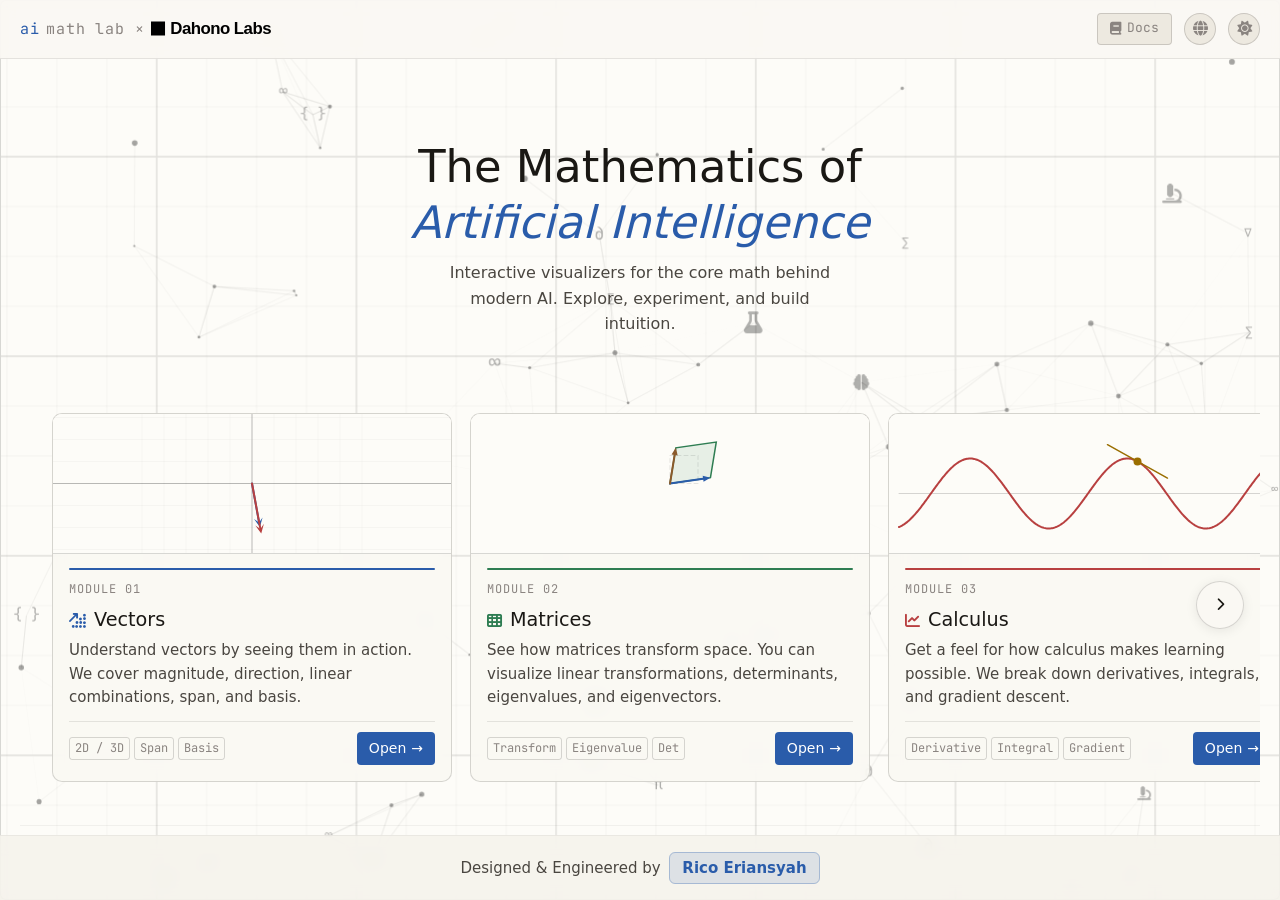
==== commit 4a24cda9: "style: increase height of Dahono Labs logo in header and AI tutor UI" ====
--- a/index.html
+++ b/index.html
@@ -438,7 +438,7 @@
             src="dahono-labs-logo-black.svg"
             alt="Dahono Labs"
             style="
-              height: 1em;
+              height: 1.4em;
               width: auto;
               border-radius: 2px;
               vertical-align: middle;
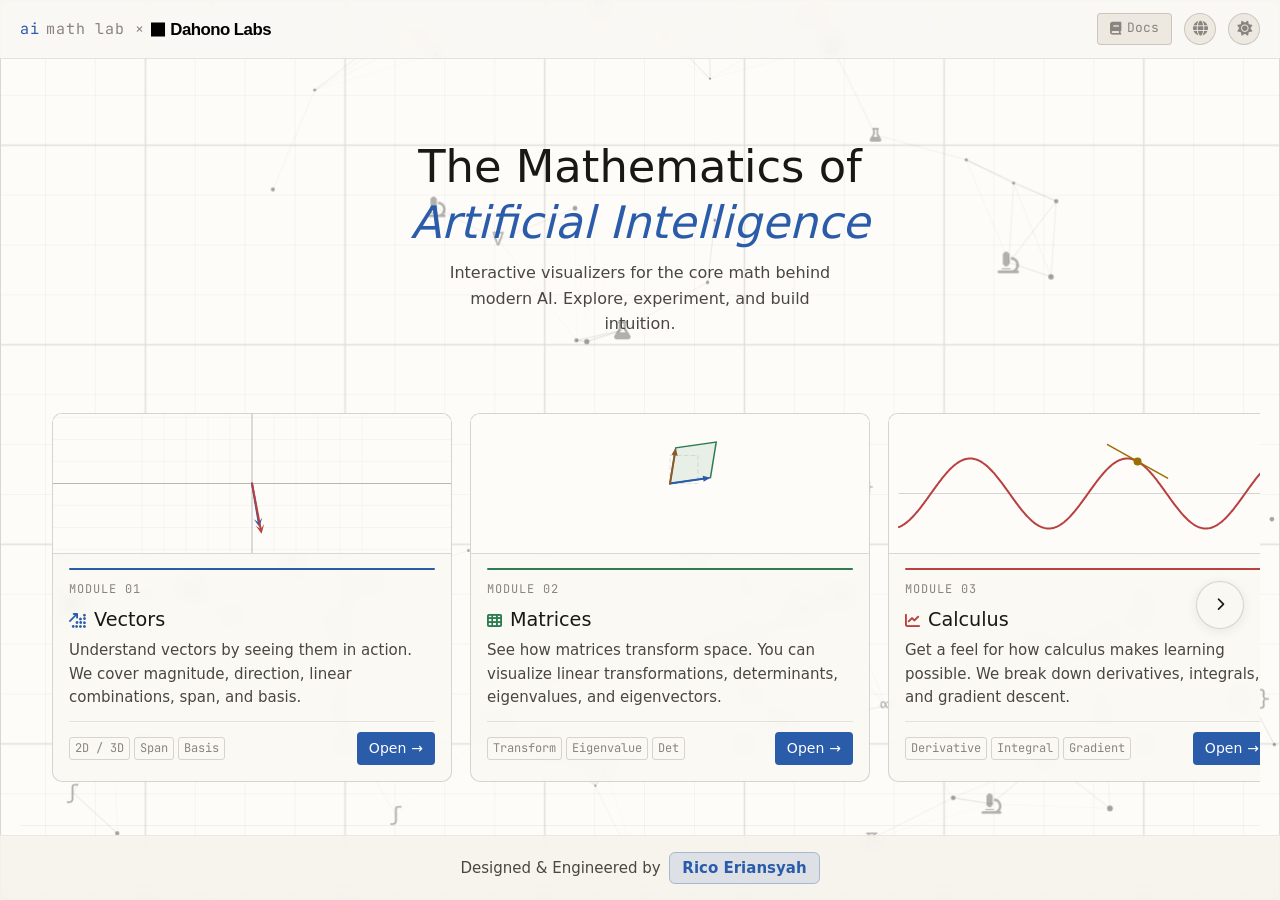
==== commit 6f17fb1b: "feat: wrap Dahono Labs logo in a link to the company website" ====
--- a/index.html
+++ b/index.html
@@ -433,17 +433,20 @@
             letter-spacing: -0.02em;
             color: #e02020;
           "
-          ><img
-            class="dahono-logo"
-            src="dahono-labs-logo-black.svg"
-            alt="Dahono Labs"
-            style="
-              height: 1.4em;
-              width: auto;
-              border-radius: 2px;
-              vertical-align: middle;
-            "
-          />
+          >
+          <a href="https://labs.dahono.com" target="_blank">
+            <img
+              class="dahono-logo"
+              src="dahono-labs-logo-black.svg"
+              alt="Dahono Labs"
+              style="
+                height: 1.4em;
+                width: auto;
+                border-radius: 2px;
+                vertical-align: middle;
+              "
+            />
+          </a>
           </span
         ></span
       >
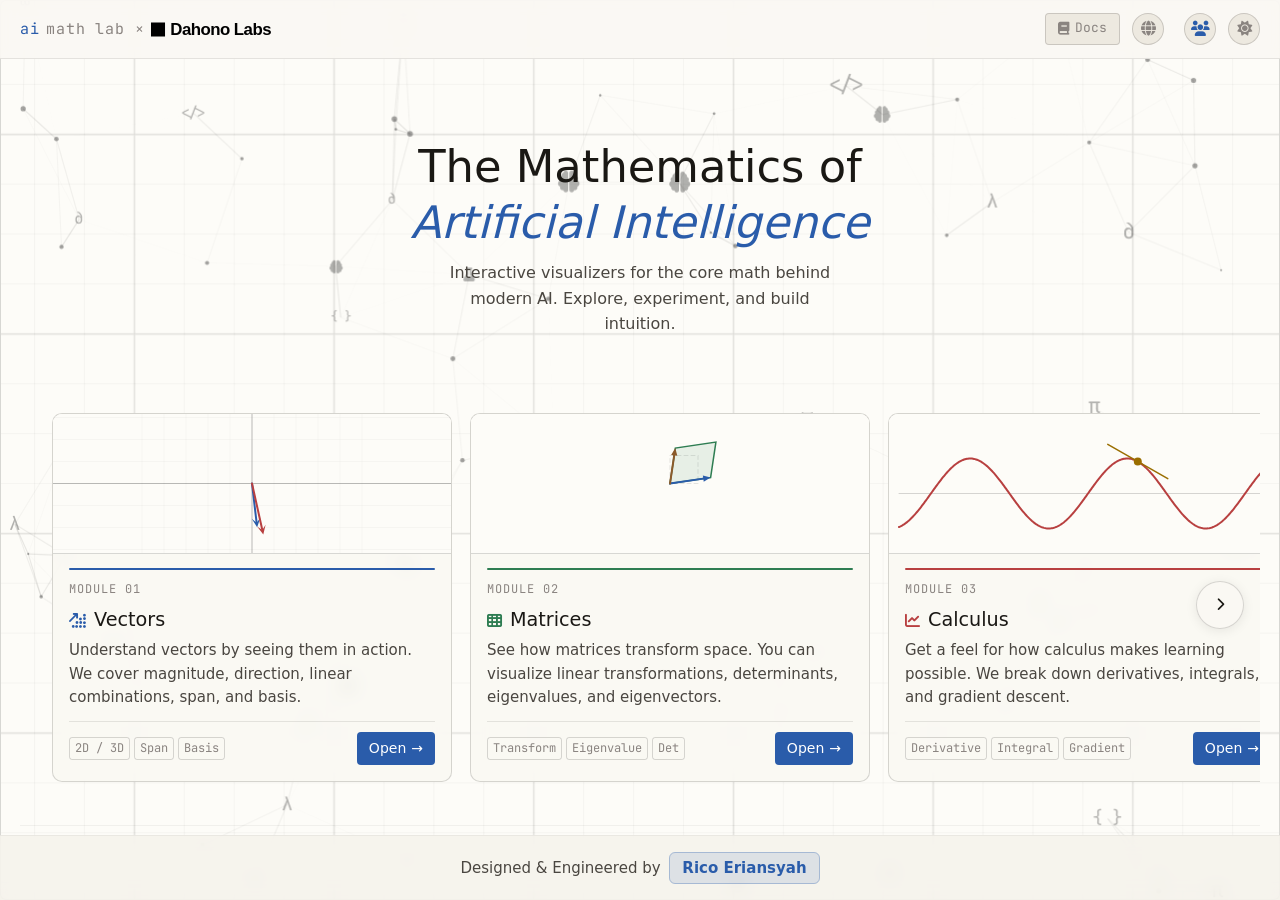
==== commit c4086f29: "feat: integrate real-time state synchronization across all modules via sync.js" ====
--- a/index.html
+++ b/index.html
@@ -853,6 +853,7 @@
     </div>
 
     <script src="theme.js"></script>
+    <script src="sync.js"></script>
     <script>
       function scrollCarousel(dir) {
         const c = document.getElementById("main-carousel");
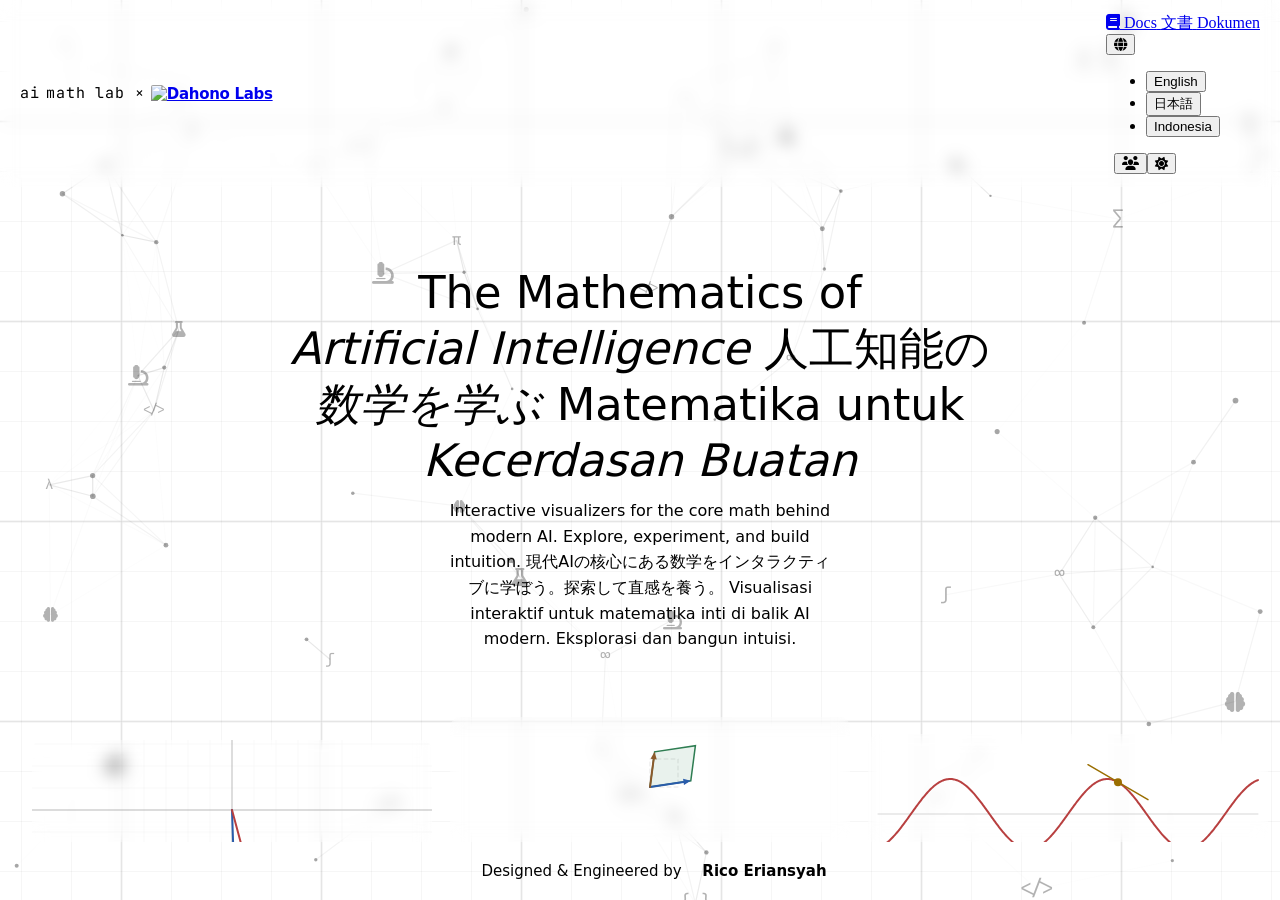
==== commit 7bdc0f34: "refactor: reorganize project structure by moving modules into subdirectories and updating core logic" ====
--- a/index.html
+++ b/index.html
@@ -13,392 +13,8 @@
       href="https://fonts.googleapis.com/css2?family=Source+Serif+4:ital,opsz,wght@0,8..60,300..700;1,8..60,300..700&family=DM+Sans:wght@300;400;500&family=JetBrains+Mono:wght@400;500&display=swap"
       rel="stylesheet"
     />
-    <link rel="stylesheet" href="shared.css" />
-    <style>
-      html,
-      body {
-        height: 100%;
-        margin: 0;
-        padding: 0;
-        overflow: hidden;
-      }
-
-      body {
-        display: flex;
-        flex-direction: column;
-      }
-
-      #bg-canvas {
-        position: fixed;
-        top: 0;
-        left: 0;
-        width: 100vw;
-        height: 100vh;
-        z-index: 0;
-        pointer-events: none;
-      }
-
-      .top-bar {
-        position: sticky;
-        top: 0;
-        z-index: 100;
-        background: color-mix(in srgb, var(--surface) 90%, transparent);
-        backdrop-filter: blur(8px);
-      }
-
-      .page-shell {
-        flex: 1;
-        display: flex;
-        flex-direction: column;
-        overflow: hidden;
-        position: relative;
-        z-index: 1;
-        width: 100%;
-        max-width: 1400px;
-        margin: 0 auto;
-      }
-
-      .hub-hero {
-        text-align: center;
-        padding: 3rem 1rem 1.5rem;
-        flex-shrink: 0;
-      }
-      .hub-hero .title-serif {
-        font-family:
-          system-ui,
-          -apple-system,
-          sans-serif;
-        font-size: clamp(1.8rem, 4vw, 2.8rem);
-        font-weight: 400;
-        color: var(--ink);
-        line-height: 1.25;
-        margin-bottom: 0.6rem;
-      }
-      .hub-hero .title-serif em {
-        font-style: italic;
-        color: var(--accent);
-      }
-      .hub-hero .subtitle {
-        font-family:
-          system-ui,
-          -apple-system,
-          sans-serif;
-        font-size: 16px;
-        color: var(--ink2);
-        max-width: 38ch;
-        margin: 0 auto 1.5rem;
-        line-height: 1.6;
-      }
-
-      .top-bar {
-        display: flex;
-        align-items: center;
-        justify-content: space-between;
-        padding: 0.8rem 1.25rem;
-        border-bottom: 1px solid var(--border);
-      }
-      .top-bar-logo {
-        font-family: "JetBrains Mono", monospace;
-        font-size: 15px;
-        color: var(--ink3);
-        letter-spacing: 0.06em;
-        display: inline-flex;
-        align-items: center;
-        gap: 6px;
-      }
-      .top-bar-logo span {
-        color: var(--accent);
-      }
-
-      .card-grid {
-        display: flex;
-        flex-direction: row;
-        overflow-x: auto;
-        scroll-snap-type: x mandatory;
-        -webkit-overflow-scrolling: touch;
-        gap: 18px;
-        padding: 1rem 2rem 2rem 2rem;
-        margin-top: 0;
-        flex: 1;
-        align-items: center;
-      }
-
-      .carousel-wrapper {
-        position: relative;
-        display: flex;
-        flex: 1;
-        width: 100%;
-        align-items: stretch;
-      }
-
-      .carousel-btn {
-        position: absolute;
-        top: 50%;
-        transform: translateY(-50%);
-        background: color-mix(in srgb, var(--surface) 90%, transparent);
-        border: 1px solid var(--border2);
-        color: var(--ink);
-        width: 48px;
-        height: 48px;
-        border-radius: 50%;
-        display: flex;
-        align-items: center;
-        justify-content: center;
-        cursor: pointer;
-        z-index: 10;
-        box-shadow: var(--shadow);
-        transition: all 0.2s;
-        backdrop-filter: blur(8px);
-      }
-      .carousel-btn:hover {
-        background: var(--surface);
-        border-color: var(--accent);
-        color: var(--accent);
-        transform: translateY(-50%) scale(1.05);
-      }
-      .carousel-btn.left {
-        left: 1rem;
-      }
-      .carousel-btn.right {
-        right: 1rem;
-      }
-      .carousel-btn.hidden {
-        opacity: 0;
-        pointer-events: none;
-        transform: translateY(-50%) scale(0.9);
-      }
-
-      .card-grid::-webkit-scrollbar {
-        display: none;
-      }
-      .card-grid::-webkit-scrollbar-track {
-        background: transparent;
-        margin: 0 2rem;
-      }
-      .card-grid::-webkit-scrollbar-thumb {
-        background: var(--surface2);
-        border-radius: 4px;
-      }
-      .card-grid::-webkit-scrollbar-thumb:hover {
-        background: var(--border);
-      }
-
-      .module-card {
-        min-width: 340px;
-        max-width: 400px;
-        height: max-content;
-        flex-shrink: 0;
-        scroll-snap-align: center;
-        background: color-mix(in srgb, var(--surface) 85%, transparent);
-        backdrop-filter: blur(8px);
-        border: 1px solid var(--border2);
-        border-radius: 10px;
-        overflow: hidden;
-        transition:
-          transform 0.2s,
-          box-shadow 0.2s,
-          border-color 0.2s;
-        text-decoration: none;
-        color: inherit;
-        display: flex;
-        flex-direction: column;
-      }
-      .module-card:hover {
-        transform: translateY(-3px);
-        box-shadow: var(--shadow);
-        border-color: var(--accent);
-      }
-
-      .card-preview {
-        position: relative;
-        height: 140px;
-        background: var(--canvas-bg);
-        border-bottom: 1px solid var(--border2);
-        overflow: hidden;
-        flex-shrink: 0;
-      }
-      .card-preview canvas {
-        width: 100%;
-        height: 100%;
-        border-radius: 0;
-        border: none;
-      }
-
-      .card-body {
-        padding: 14px 16px 16px;
-        flex: 1;
-        display: flex;
-        flex-direction: column;
-      }
-      .card-accent-bar {
-        height: 2px;
-        border-radius: 2px;
-        margin-bottom: 10px;
-      }
-      .card-title {
-        font-family:
-          system-ui,
-          -apple-system,
-          sans-serif;
-        font-size: 1.2rem;
-        font-weight: 500;
-        color: var(--ink);
-        margin-bottom: 4px;
-        display: flex;
-        align-items: center;
-        gap: 8px;
-      }
-      .card-subtitle {
-        font-family: "JetBrains Mono", monospace;
-        font-size: 12px;
-        color: var(--ink3);
-        letter-spacing: 0.08em;
-        text-transform: uppercase;
-        margin-bottom: 6px;
-      }
-      .card-desc {
-        font-family:
-          system-ui,
-          -apple-system,
-          sans-serif;
-        font-size: 15px;
-        color: var(--ink2);
-        line-height: 1.55;
-        flex: 1;
-      }
-      .card-footer {
-        display: flex;
-        align-items: center;
-        justify-content: space-between;
-        margin-top: 12px;
-        padding-top: 10px;
-        border-top: 1px solid var(--border);
-      }
-      .card-tags {
-        display: flex;
-        gap: 4px;
-        flex-wrap: wrap;
-      }
-      .card-tag {
-        font-family: "JetBrains Mono", monospace;
-        font-size: 12px;
-        color: var(--ink3);
-        border: 1px solid var(--border2);
-        border-radius: 3px;
-        padding: 1px 5px;
-      }
-      .card-open-btn {
-        font-family:
-          system-ui,
-          -apple-system,
-          sans-serif;
-        font-size: 14px;
-        padding: 5px 12px;
-        border-radius: 4px;
-        background: var(--accent);
-        color: #fff;
-        border: none;
-        cursor: pointer;
-        display: flex;
-        align-items: center;
-        gap: 5px;
-        transition: opacity 0.15s;
-        white-space: nowrap;
-        text-decoration: none;
-      }
-      .card-open-btn:hover {
-        opacity: 0.85;
-      }
-
-      .hub-footer {
-        text-align: center;
-        padding: 1.25rem 1rem;
-        border-top: 1px solid color-mix(in srgb, var(--border) 50%, transparent);
-        font-family:
-          system-ui,
-          -apple-system,
-          sans-serif;
-        font-size: 14px;
-        color: var(--ink3);
-        flex-shrink: 0;
-      }
-      .hub-footer a {
-        color: var(--ink3);
-        text-decoration: underline;
-        text-underline-offset: 2px;
-      }
-
-      @media (max-width: 768px) {
-        html,
-        body {
-          height: auto;
-          overflow: visible;
-        }
-        .page-shell {
-          height: auto;
-          overflow: visible;
-        }
-
-        .hub-hero {
-          padding: 1.5rem 1rem 0.5rem;
-        }
-        .hub-hero .title-serif {
-          font-size: 1.8rem;
-        }
-        .hub-hero .subtitle {
-          font-size: 14px;
-          margin-bottom: 0;
-        }
-        .module-card {
-          min-width: 280px;
-          max-width: 85vw;
-        }
-        .card-grid {
-          padding: 1rem 1rem 1.5rem 1rem;
-          gap: 12px;
-          align-items: stretch;
-        }
-        .card-grid::-webkit-scrollbar-track {
-          margin: 0 1rem;
-        }
-        .hub-footer {
-          padding: 1rem;
-          font-size: 12px;
-        }
-        .card-preview {
-          height: 120px;
-        }
-        .card-body {
-          padding: 12px 14px 14px;
-        }
-        .card-title {
-          font-size: 1.1rem;
-        }
-        .card-desc {
-          font-size: 14px;
-        }
-      }
-
-      @media (max-height: 700px) and (min-width: 769px) {
-        .hub-hero {
-          padding: 1rem 1rem 0;
-        }
-        .card-grid {
-          padding-top: 0.5rem;
-        }
-        .card-preview {
-          height: 110px;
-        }
-        .card-desc {
-          font-size: 13px;
-          line-height: 1.4;
-        }
-        .hub-footer {
-          padding: 0.5rem;
-          border-top: none;
-        }
-      }
-    </style>
+    <link rel="stylesheet" href="css/shared.css" />
+    <link rel="stylesheet" href="assets/css/index.css" />
     <link
       rel="stylesheet"
       href="https://cdnjs.cloudflare.com/ajax/libs/font-awesome/6.5.1/css/all.min.css"
@@ -408,7 +24,7 @@
       name="keywords"
       content="AI, Artificial Intelligence, Mathematics, Vectors, Matrices, Calculus, Probability, Neural Networks, Visualizer, Interactive, Math Lab"
     />
-    <link rel="icon" type="image/png" href="favicon.png" />
+    <link rel="icon" type="image/png" href="assets/assets/img/favicon.png" />
   </head>
   <body data-active-lang="en">
     <canvas id="bg-canvas"></canvas>
@@ -433,11 +49,11 @@
             letter-spacing: -0.02em;
             color: #e02020;
           "
-          >
+        >
           <a href="https://labs.dahono.com" target="_blank">
             <img
               class="dahono-logo"
-              src="dahono-labs-logo-black.svg"
+              src="assets/assets/svg/dahono-labs-logo-black.svg"
               alt="Dahono Labs"
               style="
                 height: 1.4em;
@@ -446,12 +62,10 @@
                 vertical-align: middle;
               "
             />
-          </a>
-          </span
-        ></span
-      >
+          </a> </span
+      ></span>
       <div class="header-actions">
-        <a href="references.html" class="docs-btn">
+        <a href="references/references.html" class="docs-btn">
           <i class="fa-solid fa-book"></i>
           <span class="docs-text" data-lang="en">Docs</span>
           <span class="docs-text" data-lang="ja">文書</span>
@@ -516,7 +130,7 @@
           <i class="fa-solid fa-chevron-left"></i>
         </button>
         <div class="card-grid" id="main-carousel">
-          <a class="module-card" href="vector.html" id="card-vector">
+          <a class="module-card" href="vector/" id="card-vector">
             <div class="card-preview">
               <canvas id="prev-vector"></canvas>
             </div>
@@ -565,7 +179,7 @@
             </div>
           </a>
 
-          <a class="module-card" href="matrix.html" id="card-matrix">
+          <a class="module-card" href="matrix/" id="card-matrix">
             <div class="card-preview">
               <canvas id="prev-matrix"></canvas>
             </div>
@@ -615,7 +229,7 @@
             </div>
           </a>
 
-          <a class="module-card" href="calculus.html" id="card-calculus">
+          <a class="module-card" href="calculus/" id="card-calculus">
             <div class="card-preview">
               <canvas id="prev-calculus"></canvas>
             </div>
@@ -664,7 +278,7 @@
             </div>
           </a>
 
-          <a class="module-card" href="probability.html" id="card-prob">
+          <a class="module-card" href="probability/" id="card-prob">
             <div class="card-preview">
               <canvas id="prev-prob"></canvas>
             </div>
@@ -714,7 +328,7 @@
             </div>
           </a>
 
-          <a class="module-card" href="neural.html" id="card-neural">
+          <a class="module-card" href="neural/" id="card-neural">
             <div class="card-preview">
               <canvas id="prev-neural"></canvas>
             </div>
@@ -852,660 +466,9 @@
       >
     </div>
 
-    <script src="theme.js"></script>
-    <script src="sync.js"></script>
-    <script>
-      function scrollCarousel(dir) {
-        const c = document.getElementById("main-carousel");
-        const card = c.querySelector(".module-card");
-        if (!card) return;
-        const cardWidth = card.offsetWidth + 18;
-        c.scrollBy({ left: dir * cardWidth, behavior: "smooth" });
-      }
-
-      function updateCarouselButtons() {
-        const c = document.getElementById("main-carousel");
-        if (!c) return;
-        const leftBtn = document.querySelector(".carousel-btn.left");
-        const rightBtn = document.querySelector(".carousel-btn.right");
-        if (!leftBtn || !rightBtn) return;
-
-        if (c.scrollLeft <= 5) {
-          leftBtn.classList.add("hidden");
-        } else {
-          leftBtn.classList.remove("hidden");
-        }
-
-        if (c.scrollLeft + c.clientWidth >= c.scrollWidth - 5) {
-          rightBtn.classList.add("hidden");
-        } else {
-          rightBtn.classList.remove("hidden");
-        }
-      }
-
-      function toggleLangMenu(e) {
-        e.stopPropagation();
-        document.getElementById("lang-menu").classList.toggle("show");
-      }
-      window.addEventListener("click", () => {
-        const m = document.getElementById("lang-menu");
-        if (m) m.classList.remove("show");
-      });
-
-      function setLang(lang) {
-        document.body.setAttribute("data-active-lang", lang);
-        document.documentElement.setAttribute(
-          "lang",
-          lang === "ja" ? "ja" : lang === "id" ? "id" : "en",
-        );
-        ["en", "ja", "id"].forEach((l) => {
-          const btn = document.getElementById("lb-" + l);
-          if (btn) btn.classList.toggle("active", l === lang);
-        });
-        localStorage.setItem("aiml-lang", lang);
-      }
-
-      const saved = localStorage.getItem("aiml-lang");
-      setTimeout(() => {
-        if (saved) setLang(saved);
-      }, 0);
-
-      function drawVectorPreview(canvas) {
-        const ctx = canvas.getContext("2d");
-        const dpr = window.devicePixelRatio || 1;
-        const w = canvas.offsetWidth,
-          h = canvas.offsetHeight;
-        canvas.width = w * dpr;
-        canvas.height = h * dpr;
-
-        function render(time) {
-          ctx.setTransform(dpr, 0, 0, dpr, 0, 0);
-          const dark = isDark();
-          ctx.clearRect(0, 0, w, h);
-          const cx = w / 2,
-            cy = h / 2;
-
-          ctx.strokeStyle = dark
-            ? "rgba(255,255,255,0.05)"
-            : "rgba(0,0,0,0.06)";
-          ctx.lineWidth = 0.5;
-          for (let i = -5; i <= 5; i++) {
-            const px = cx + i * 22;
-            const py = cy + i * 22;
-            ctx.beginPath();
-            ctx.moveTo(px, 0);
-            ctx.lineTo(px, h);
-            ctx.stroke();
-            ctx.beginPath();
-            ctx.moveTo(0, py);
-            ctx.lineTo(w, py);
-            ctx.stroke();
-          }
-
-          ctx.strokeStyle = dark ? "rgba(255,255,255,0.2)" : "rgba(0,0,0,0.25)";
-          ctx.lineWidth = 1;
-          ctx.beginPath();
-          ctx.moveTo(0, cy);
-          ctx.lineTo(w, cy);
-          ctx.stroke();
-          ctx.beginPath();
-          ctx.moveTo(cx, 0);
-          ctx.lineTo(cx, h);
-          ctx.stroke();
-
-          const t = time / 1000;
-          const arrows = [
-            {
-              dx: 2.5 * Math.cos(t),
-              dy: -2 * Math.sin(t),
-              color: dark ? "#6a9fd8" : "#2a5caa",
-            },
-            {
-              dx: -1.5 * Math.cos(t * 1.3),
-              dy: -2.5 * Math.sin(t * 0.8),
-              color: dark ? "#d47070" : "#b84040",
-            },
-          ];
-          arrows.forEach((a) => {
-            const ex = cx + a.dx * 22,
-              ey = cy - a.dy * 22;
-            const angle = Math.atan2(ey - cy, ex - cx);
-            const dx2 = ex - cx,
-              dy2 = ey - cy,
-              len = Math.sqrt(dx2 * dx2 + dy2 * dy2);
-            const hl = Math.min(10, len * 0.3);
-            ctx.strokeStyle = a.color;
-            ctx.lineWidth = 2;
-            ctx.lineCap = "round";
-            ctx.beginPath();
-            ctx.moveTo(cx, cy);
-            ctx.lineTo(
-              ex - Math.cos(angle) * hl * 0.5,
-              ey - Math.sin(angle) * hl * 0.5,
-            );
-            ctx.stroke();
-            if (len > 2) {
-              ctx.fillStyle = a.color;
-              ctx.beginPath();
-              ctx.moveTo(ex, ey);
-              ctx.lineTo(
-                ex - hl * Math.cos(angle - 0.45),
-                ey - hl * Math.sin(angle - 0.45),
-              );
-              ctx.lineTo(
-                ex - hl * 0.45 * Math.cos(angle),
-                ey - hl * 0.45 * Math.sin(angle),
-              );
-              ctx.lineTo(
-                ex - hl * Math.cos(angle + 0.45),
-                ey - hl * Math.sin(angle + 0.45),
-              );
-              ctx.closePath();
-              ctx.fill();
-            }
-          });
-          requestAnimationFrame(render);
-        }
-        requestAnimationFrame(render);
-      }
-
-      function drawMatrixPreview(canvas) {
-        const ctx = canvas.getContext("2d");
-        const dpr = window.devicePixelRatio || 1;
-        const w = canvas.offsetWidth,
-          h = canvas.offsetHeight;
-        canvas.width = w * dpr;
-        canvas.height = h * dpr;
-
-        function render(time) {
-          ctx.setTransform(dpr, 0, 0, dpr, 0, 0);
-          const dark = isDark();
-          ctx.clearRect(0, 0, w, h);
-          const cx = w / 2,
-            cy = h / 2,
-            s = 28;
-
-          const t = time / 1500;
-          const m = [
-            1.2 + 0.3 * Math.sin(t),
-            0.5 * Math.cos(t * 1.2),
-            0.3 * Math.sin(t * 0.8),
-            1.1 + 0.3 * Math.cos(t),
-          ];
-          function tx(x, y) {
-            return [
-              cx + (m[0] * x + m[1] * y) * s,
-              cy - (m[2] * x + m[3] * y) * s,
-            ];
-          }
-
-          ctx.strokeStyle = dark ? "rgba(255,255,255,0.12)" : "rgba(0,0,0,0.1)";
-          ctx.lineWidth = 1;
-          ctx.setLineDash([4, 3]);
-          ctx.beginPath();
-          ctx.rect(cx, cy - s, s, s);
-          ctx.stroke();
-          ctx.setLineDash([]);
-
-          const corners = [
-            [0, 0],
-            [1, 0],
-            [1, 1],
-            [0, 1],
-          ];
-          const tc = corners.map(([x, y]) => tx(x, y));
-          ctx.strokeStyle = dark ? "#5aba80" : "#2e7d52";
-          ctx.lineWidth = 1.5;
-          ctx.fillStyle = dark ? "rgba(90,186,128,0.1)" : "rgba(46,125,82,0.1)";
-          ctx.beginPath();
-          ctx.moveTo(...tc[0]);
-          tc.forEach((p) => ctx.lineTo(...p));
-          ctx.closePath();
-          ctx.fill();
-          ctx.stroke();
-
-          const [e1x, e1y] = tx(1, 0);
-          const [e2x, e2y] = tx(0, 1);
-          function arrow(x1, y1, x2, y2, color) {
-            const ang = Math.atan2(y2 - y1, x2 - x1);
-            const len = Math.sqrt((x2 - x1) ** 2 + (y2 - y1) ** 2);
-            if (len < 2) return;
-            const hl = Math.min(8, len * 0.3);
-            ctx.strokeStyle = color;
-            ctx.lineWidth = 2;
-            ctx.lineCap = "round";
-            ctx.beginPath();
-            ctx.moveTo(x1, y1);
-            ctx.lineTo(
-              x2 - Math.cos(ang) * hl * 0.5,
-              y2 - Math.sin(ang) * hl * 0.5,
-            );
-            ctx.stroke();
-            ctx.fillStyle = color;
-            ctx.beginPath();
-            ctx.moveTo(x2, y2);
-            ctx.lineTo(
-              x2 - hl * Math.cos(ang - 0.4),
-              y2 - hl * Math.sin(ang - 0.4),
-            );
-            ctx.lineTo(
-              x2 - hl * Math.cos(ang + 0.4),
-              y2 - hl * Math.sin(ang + 0.4),
-            );
-            ctx.closePath();
-            ctx.fill();
-          }
-          arrow(cx, cy, e1x, e1y, dark ? "#6a9fd8" : "#2a5caa");
-          arrow(cx, cy, e2x, e2y, dark ? "#d4a06a" : "#8b5a2b");
-
-          requestAnimationFrame(render);
-        }
-        requestAnimationFrame(render);
-      }
-
-      function drawCalculusPreview(canvas) {
-        const ctx = canvas.getContext("2d");
-        const dpr = window.devicePixelRatio || 1;
-        const w = canvas.offsetWidth,
-          h = canvas.offsetHeight;
-        canvas.width = w * dpr;
-        canvas.height = h * dpr;
-
-        function render(time) {
-          ctx.setTransform(dpr, 0, 0, dpr, 0, 0);
-          const dark = isDark();
-          ctx.clearRect(0, 0, w, h);
-          const cx = w / 2,
-            cy = h / 2 + 10;
-
-          ctx.strokeStyle = dark ? "rgba(255,255,255,0.2)" : "rgba(0,0,0,0.2)";
-          ctx.lineWidth = 0.8;
-          ctx.beginPath();
-          ctx.moveTo(10, cy);
-          ctx.lineTo(w - 10, cy);
-          ctx.stroke();
-
-          ctx.strokeStyle = dark ? "#d47070" : "#b84040";
-          ctx.lineWidth = 2;
-          ctx.lineCap = "round";
-          ctx.beginPath();
-          for (let px = 10; px <= w - 10; px++) {
-            const x = (px - cx) / 25;
-            const y = Math.sin(x) * 35;
-            if (px === 10) ctx.moveTo(px, cy - y);
-            else ctx.lineTo(px, cy - y);
-          }
-          ctx.stroke();
-
-          const t = time / 1000;
-          const tx0 = Math.sin(t) * 2;
-          const ty0 = Math.sin(tx0),
-            slope = Math.cos(tx0);
-          const px0 = cx + tx0 * 25,
-            py0 = cy - ty0 * 35;
-          const dx2 = 30;
-          ctx.strokeStyle = dark ? "#d4a06a" : "#9a6e00";
-          ctx.lineWidth = 1.5;
-          ctx.setLineDash([]);
-          ctx.beginPath();
-          ctx.moveTo(px0 - dx2, py0 + (slope * dx2 * 35) / 25);
-          ctx.lineTo(px0 + dx2, py0 - (slope * dx2 * 35) / 25);
-          ctx.stroke();
-          ctx.fillStyle = dark ? "#d4a06a" : "#9a6e00";
-          ctx.beginPath();
-          ctx.arc(px0, py0, 4, 0, Math.PI * 2);
-          ctx.fill();
-
-          requestAnimationFrame(render);
-        }
-        requestAnimationFrame(render);
-      }
-
-      function drawProbPreview(canvas) {
-        const ctx = canvas.getContext("2d");
-        const dpr = window.devicePixelRatio || 1;
-        const w = canvas.offsetWidth,
-          h = canvas.offsetHeight;
-        canvas.width = w * dpr;
-        canvas.height = h * dpr;
-
-        function render(time) {
-          ctx.setTransform(dpr, 0, 0, dpr, 0, 0);
-          const dark = isDark();
-          ctx.clearRect(0, 0, w, h);
-          const cx = w / 2,
-            base = h - 20;
-          const mu = 0;
-          const sigma = 0.8 + 0.3 * Math.sin(time / 800);
-          function normalY(x) {
-            return (
-              Math.exp(-0.5 * ((x - mu) / sigma) ** 2) /
-              (sigma * Math.sqrt(2 * Math.PI))
-            );
-          }
-          const scaleX = 45,
-            scaleY = 160;
-          ctx.fillStyle = dark
-            ? "rgba(154,136,216,0.18)"
-            : "rgba(91,74,158,0.1)";
-          ctx.strokeStyle = dark ? "#9a88d8" : "#5b4a9e";
-          ctx.lineWidth = 2;
-          ctx.beginPath();
-          for (let px = 10; px <= w - 10; px++) {
-            const x = (px - cx) / scaleX;
-            const y = normalY(x) * scaleY;
-            if (px === 10) ctx.moveTo(px, base - y);
-            else ctx.lineTo(px, base - y);
-          }
-          ctx.lineTo(w - 10, base);
-          ctx.lineTo(10, base);
-          ctx.closePath();
-          ctx.fill();
-          ctx.stroke();
-
-          ctx.strokeStyle = dark ? "rgba(255,255,255,0.2)" : "rgba(0,0,0,0.2)";
-          ctx.lineWidth = 0.8;
-          ctx.beginPath();
-          ctx.moveTo(10, base);
-          ctx.lineTo(w - 10, base);
-          ctx.stroke();
-
-          requestAnimationFrame(render);
-        }
-        requestAnimationFrame(render);
-      }
-
-      function drawNeuralPreview(canvas) {
-        const ctx = canvas.getContext("2d");
-        const dpr = window.devicePixelRatio || 1;
-        const w = canvas.offsetWidth,
-          h = canvas.offsetHeight;
-        canvas.width = w * dpr;
-        canvas.height = h * dpr;
-
-        function render(time) {
-          ctx.setTransform(dpr, 0, 0, dpr, 0, 0);
-          const dark = isDark();
-          ctx.clearRect(0, 0, w, h);
-          const neurons = [
-            [
-              { x: w * 0.12, y: h * 0.35 },
-              { x: w * 0.12, y: h * 0.65 },
-            ],
-            [
-              { x: w * 0.37, y: h * 0.22 },
-              { x: w * 0.37, y: h * 0.5 },
-              { x: w * 0.37, y: h * 0.78 },
-            ],
-            [
-              { x: w * 0.63, y: h * 0.35 },
-              { x: w * 0.63, y: h * 0.65 },
-            ],
-            [{ x: w * 0.88, y: h * 0.5 }],
-          ];
-          const colors = [
-            dark ? "#6a9fd8" : "#2a5caa",
-            dark ? "#5aba80" : "#2e7d52",
-            dark ? "#d47070" : "#b84040",
-            dark ? "#d4a06a" : "#9a6e00",
-          ];
-
-          ctx.lineWidth = 0.8;
-          for (let li = 0; li < neurons.length - 1; li++) {
-            neurons[li].forEach((a, i) => {
-              neurons[li + 1].forEach((b, j) => {
-                const v = Math.sin(li * 10 + i * 5 + j) > 0 ? 1 : -1;
-                ctx.strokeStyle =
-                  v > 0
-                    ? dark
-                      ? "rgba(106,159,216,0.25)"
-                      : "rgba(42,92,170,0.2)"
-                    : dark
-                      ? "rgba(212,112,112,0.25)"
-                      : "rgba(184,64,64,0.2)";
-                ctx.beginPath();
-                ctx.moveTo(a.x, a.y);
-                ctx.lineTo(b.x, b.y);
-                ctx.stroke();
-
-                const pulseT =
-                  (time / 2000 + (li * 0.3 + i * 0.2 + j * 0.5)) % 1.0;
-                if (pulseT > 0 && pulseT < 0.2) {
-                  const prog = pulseT * 5;
-                  const px = a.x + (b.x - a.x) * prog;
-                  const py = a.y + (b.y - a.y) * prog;
-                  ctx.fillStyle =
-                    v > 0
-                      ? dark
-                        ? "#6a9fd8"
-                        : "#2a5caa"
-                      : dark
-                        ? "#d47070"
-                        : "#b84040";
-                  ctx.globalAlpha = Math.sin(prog * Math.PI);
-                  ctx.beginPath();
-                  ctx.arc(px, py, 2.5, 0, Math.PI * 2);
-                  ctx.fill();
-                  ctx.globalAlpha = 1;
-                }
-              });
-            });
-          }
-
-          neurons.forEach((layer, li) => {
-            layer.forEach((n, i) => {
-              ctx.fillStyle = dark ? colors[li] : colors[li];
-              ctx.strokeStyle = dark
-                ? "rgba(255,255,255,0.15)"
-                : "rgba(0,0,0,0.1)";
-              ctx.lineWidth = 1;
-
-              const glow = Math.sin(time / 500 + li + i) * 0.5 + 0.5;
-              const radius = 6 + glow * 1.5;
-              ctx.beginPath();
-              ctx.arc(n.x, n.y, radius, 0, Math.PI * 2);
-              ctx.fill();
-              ctx.stroke();
-            });
-          });
-
-          requestAnimationFrame(render);
-        }
-        requestAnimationFrame(render);
-      }
-
-      function initBackgroundAnimation() {
-        const canvas = document.getElementById("bg-canvas");
-        if (!canvas) return;
-        const ctx = canvas.getContext("2d");
-
-        let w, h;
-        const nodes = [];
-        const numNodes = Math.min(80, Math.floor(window.innerWidth / 15));
-
-        function resize() {
-          w = window.innerWidth;
-          h = window.innerHeight;
-          canvas.width = w * (window.devicePixelRatio || 1);
-          canvas.height = h * (window.devicePixelRatio || 1);
-          ctx.scale(window.devicePixelRatio || 1, window.devicePixelRatio || 1);
-        }
-
-        window.addEventListener("resize", resize);
-        resize();
-
-        const symbols = [
-          {
-            text: "∑",
-            family: "'JetBrains Mono', monospace",
-            weight: "normal",
-          },
-          {
-            text: "∫",
-            family: "'JetBrains Mono', monospace",
-            weight: "normal",
-          },
-          {
-            text: "∂",
-            family: "'JetBrains Mono', monospace",
-            weight: "normal",
-          },
-          {
-            text: "∞",
-            family: "'JetBrains Mono', monospace",
-            weight: "normal",
-          },
-          {
-            text: "∇",
-            family: "'JetBrains Mono', monospace",
-            weight: "normal",
-          },
-          {
-            text: "π",
-            family: "'JetBrains Mono', monospace",
-            weight: "normal",
-          },
-          {
-            text: "{ }",
-            family: "'JetBrains Mono', monospace",
-            weight: "normal",
-          },
-          {
-            text: "</>",
-            family: "'JetBrains Mono', monospace",
-            weight: "normal",
-          },
-          {
-            text: "λ",
-            family: "'JetBrains Mono', monospace",
-            weight: "normal",
-          },
-          { text: "\uf0c3", family: "'Font Awesome 6 Free'", weight: "900" },
-          { text: "\uf610", family: "'Font Awesome 6 Free'", weight: "900" },
-          { text: "\uf471", family: "'Font Awesome 6 Free'", weight: "900" },
-          { text: "\uf5dc", family: "'Font Awesome 6 Free'", weight: "900" },
-        ];
-        for (let i = 0; i < numNodes; i++) {
-          const isSymbol = Math.random() > 0.65;
-          nodes.push({
-            x: Math.random() * w,
-            y: Math.random() * h,
-            vx: (Math.random() - 0.5) * 0.4,
-            vy: (Math.random() - 0.5) * 0.4,
-            radius: Math.random() * 2 + 1,
-            symbolObj: isSymbol
-              ? symbols[Math.floor(Math.random() * symbols.length)]
-              : null,
-            size: isSymbol ? Math.random() * 10 + 12 : null,
-          });
-        }
-
-        function render() {
-          ctx.clearRect(0, 0, w, h);
-          const dark = isDark();
-
-          ctx.strokeStyle = dark
-            ? "rgba(255,255,255,0.03)"
-            : "rgba(0,0,0,0.04)";
-          ctx.lineWidth = 1;
-          const gridSize = 50;
-          const offsetX = (Date.now() * 0.005) % (gridSize * 4);
-          const offsetY = (Date.now() * 0.005) % (gridSize * 4);
-
-          ctx.beginPath();
-          for (let x = -offsetX; x < w; x += gridSize) {
-            ctx.moveTo(x, 0);
-            ctx.lineTo(x, h);
-          }
-          for (let y = -offsetY; y < h; y += gridSize) {
-            ctx.moveTo(0, y);
-            ctx.lineTo(w, y);
-          }
-          ctx.stroke();
-
-          ctx.strokeStyle = dark
-            ? "rgba(255,255,255,0.05)"
-            : "rgba(0,0,0,0.07)";
-          ctx.lineWidth = 2;
-          ctx.beginPath();
-          for (let x = -offsetX; x < w; x += gridSize * 4) {
-            ctx.moveTo(x, 0);
-            ctx.lineTo(x, h);
-          }
-          for (let y = -offsetY; y < h; y += gridSize * 4) {
-            ctx.moveTo(0, y);
-            ctx.lineTo(w, y);
-          }
-          ctx.stroke();
-
-          ctx.textAlign = "center";
-          ctx.textBaseline = "middle";
-
-          nodes.forEach((n) => {
-            n.x += n.vx;
-            n.y += n.vy;
-            if (n.x < -30) n.x = w + 30;
-            else if (n.x > w + 30) n.x = -30;
-            if (n.y < -30) n.y = h + 30;
-            else if (n.y > h + 30) n.y = -30;
-
-            if (n.symbolObj) {
-              ctx.font = `${n.symbolObj.weight} ${n.size}px ${n.symbolObj.family}`;
-              ctx.fillStyle = dark
-                ? "rgba(255,255,255,0.25)"
-                : "rgba(0,0,0,0.3)";
-              ctx.fillText(n.symbolObj.text, n.x, n.y);
-            } else {
-              ctx.fillStyle = dark
-                ? "rgba(255,255,255,0.35)"
-                : "rgba(0,0,0,0.35)";
-              ctx.beginPath();
-              ctx.arc(n.x, n.y, n.radius, 0, Math.PI * 2);
-              ctx.fill();
-            }
-          });
-
-          const maxDist = 150;
-          for (let i = 0; i < numNodes; i++) {
-            for (let j = i + 1; j < numNodes; j++) {
-              const dx = nodes[i].x - nodes[j].x;
-              const dy = nodes[i].y - nodes[j].y;
-              const dist = Math.sqrt(dx * dx + dy * dy);
-
-              if (dist < maxDist) {
-                const alpha = (1 - dist / maxDist) * (dark ? 0.15 : 0.12);
-                ctx.strokeStyle = dark
-                  ? `rgba(255,255,255,${alpha})`
-                  : `rgba(0,0,0,${alpha})`;
-                ctx.lineWidth = 1.2;
-                ctx.beginPath();
-                ctx.moveTo(nodes[i].x, nodes[i].y);
-                ctx.lineTo(nodes[j].x, nodes[j].y);
-                ctx.stroke();
-              }
-            }
-          }
-          requestAnimationFrame(render);
-        }
-        requestAnimationFrame(render);
-      }
-
-      window.addEventListener("load", () => {
-        initBackgroundAnimation();
-        drawVectorPreview(document.getElementById("prev-vector"));
-        drawMatrixPreview(document.getElementById("prev-matrix"));
-        drawCalculusPreview(document.getElementById("prev-calculus"));
-        drawProbPreview(document.getElementById("prev-prob"));
-        drawNeuralPreview(document.getElementById("prev-neural"));
-
-        const c = document.getElementById("main-carousel");
-        if (c) {
-          c.addEventListener("scroll", updateCarouselButtons);
-          window.addEventListener("resize", updateCarouselButtons);
-
-          setTimeout(updateCarouselButtons, 50);
-        }
-      });
-    </script>
+    <script src="js/theme.js"></script>
+    <script src="js/sync.js"></script>
+    <script src="assets/js/index.js"></script>
+    <script src="js/validation.js"></script>
   </body>
 </html>
--- a/assets/css/index.css
+++ b/assets/css/index.css
@@ -0,0 +1,383 @@
+html,
+      body {
+        height: 100%;
+        margin: 0;
+        padding: 0;
+        overflow: hidden;
+      }
+
+      body {
+        display: flex;
+        flex-direction: column;
+      }
+
+      #bg-canvas {
+        position: fixed;
+        top: 0;
+        left: 0;
+        width: 100vw;
+        height: 100vh;
+        z-index: 0;
+        pointer-events: none;
+      }
+
+      .top-bar {
+        position: sticky;
+        top: 0;
+        z-index: 100;
+        background: color-mix(in srgb, var(--surface) 90%, transparent);
+        backdrop-filter: blur(8px);
+      }
+
+      .page-shell {
+        flex: 1;
+        display: flex;
+        flex-direction: column;
+        overflow: hidden;
+        position: relative;
+        z-index: 1;
+        width: 100%;
+        max-width: 1400px;
+        margin: 0 auto;
+      }
+
+      .hub-hero {
+        text-align: center;
+        padding: 3rem 1rem 1.5rem;
+        flex-shrink: 0;
+      }
+      .hub-hero .title-serif {
+        font-family:
+          system-ui,
+          -apple-system,
+          sans-serif;
+        font-size: clamp(1.8rem, 4vw, 2.8rem);
+        font-weight: 400;
+        color: var(--ink);
+        line-height: 1.25;
+        margin-bottom: 0.6rem;
+      }
+      .hub-hero .title-serif em {
+        font-style: italic;
+        color: var(--accent);
+      }
+      .hub-hero .subtitle {
+        font-family:
+          system-ui,
+          -apple-system,
+          sans-serif;
+        font-size: 16px;
+        color: var(--ink2);
+        max-width: 38ch;
+        margin: 0 auto 1.5rem;
+        line-height: 1.6;
+      }
+
+      .top-bar {
+        display: flex;
+        align-items: center;
+        justify-content: space-between;
+        padding: 0.8rem 1.25rem;
+        border-bottom: 1px solid var(--border);
+      }
+      .top-bar-logo {
+        font-family: "JetBrains Mono", monospace;
+        font-size: 15px;
+        color: var(--ink3);
+        letter-spacing: 0.06em;
+        display: inline-flex;
+        align-items: center;
+        gap: 6px;
+      }
+      .top-bar-logo span {
+        color: var(--accent);
+      }
+
+      .card-grid {
+        display: flex;
+        flex-direction: row;
+        overflow-x: auto;
+        scroll-snap-type: x mandatory;
+        -webkit-overflow-scrolling: touch;
+        gap: 18px;
+        padding: 1rem 2rem 2rem 2rem;
+        margin-top: 0;
+        flex: 1;
+        align-items: center;
+      }
+
+      .carousel-wrapper {
+        position: relative;
+        display: flex;
+        flex: 1;
+        width: 100%;
+        align-items: stretch;
+      }
+
+      .carousel-btn {
+        position: absolute;
+        top: 50%;
+        transform: translateY(-50%);
+        background: color-mix(in srgb, var(--surface) 90%, transparent);
+        border: 1px solid var(--border2);
+        color: var(--ink);
+        width: 48px;
+        height: 48px;
+        border-radius: 50%;
+        display: flex;
+        align-items: center;
+        justify-content: center;
+        cursor: pointer;
+        z-index: 10;
+        box-shadow: var(--shadow);
+        transition: all 0.2s;
+        backdrop-filter: blur(8px);
+      }
+      .carousel-btn:hover {
+        background: var(--surface);
+        border-color: var(--accent);
+        color: var(--accent);
+        transform: translateY(-50%) scale(1.05);
+      }
+      .carousel-btn.left {
+        left: 1rem;
+      }
+      .carousel-btn.right {
+        right: 1rem;
+      }
+      .carousel-btn.hidden {
+        opacity: 0;
+        pointer-events: none;
+        transform: translateY(-50%) scale(0.9);
+      }
+
+      .card-grid::-webkit-scrollbar {
+        display: none;
+      }
+      .card-grid::-webkit-scrollbar-track {
+        background: transparent;
+        margin: 0 2rem;
+      }
+      .card-grid::-webkit-scrollbar-thumb {
+        background: var(--surface2);
+        border-radius: 4px;
+      }
+      .card-grid::-webkit-scrollbar-thumb:hover {
+        background: var(--border);
+      }
+
+      .module-card {
+        min-width: 340px;
+        max-width: 400px;
+        height: max-content;
+        flex-shrink: 0;
+        scroll-snap-align: center;
+        background: color-mix(in srgb, var(--surface) 85%, transparent);
+        backdrop-filter: blur(8px);
+        border: 1px solid var(--border2);
+        border-radius: 10px;
+        overflow: hidden;
+        transition:
+          transform 0.2s,
+          box-shadow 0.2s,
+          border-color 0.2s;
+        text-decoration: none;
+        color: inherit;
+        display: flex;
+        flex-direction: column;
+      }
+      .module-card:hover {
+        transform: translateY(-3px);
+        box-shadow: var(--shadow);
+        border-color: var(--accent);
+      }
+
+      .card-preview {
+        position: relative;
+        height: 140px;
+        background: var(--canvas-bg);
+        border-bottom: 1px solid var(--border2);
+        overflow: hidden;
+        flex-shrink: 0;
+      }
+      .card-preview canvas {
+        width: 100%;
+        height: 100%;
+        border-radius: 0;
+        border: none;
+      }
+
+      .card-body {
+        padding: 14px 16px 16px;
+        flex: 1;
+        display: flex;
+        flex-direction: column;
+      }
+      .card-accent-bar {
+        height: 2px;
+        border-radius: 2px;
+        margin-bottom: 10px;
+      }
+      .card-title {
+        font-family:
+          system-ui,
+          -apple-system,
+          sans-serif;
+        font-size: 1.2rem;
+        font-weight: 500;
+        color: var(--ink);
+        margin-bottom: 4px;
+        display: flex;
+        align-items: center;
+        gap: 8px;
+      }
+      .card-subtitle {
+        font-family: "JetBrains Mono", monospace;
+        font-size: 12px;
+        color: var(--ink3);
+        letter-spacing: 0.08em;
+        text-transform: uppercase;
+        margin-bottom: 6px;
+      }
+      .card-desc {
+        font-family:
+          system-ui,
+          -apple-system,
+          sans-serif;
+        font-size: 15px;
+        color: var(--ink2);
+        line-height: 1.55;
+        flex: 1;
+      }
+      .card-footer {
+        display: flex;
+        align-items: center;
+        justify-content: space-between;
+        margin-top: 12px;
+        padding-top: 10px;
+        border-top: 1px solid var(--border);
+      }
+      .card-tags {
+        display: flex;
+        gap: 4px;
+        flex-wrap: wrap;
+      }
+      .card-tag {
+        font-family: "JetBrains Mono", monospace;
+        font-size: 12px;
+        color: var(--ink3);
+        border: 1px solid var(--border2);
+        border-radius: 3px;
+        padding: 1px 5px;
+      }
+      .card-open-btn {
+        font-family:
+          system-ui,
+          -apple-system,
+          sans-serif;
+        font-size: 14px;
+        padding: 5px 12px;
+        border-radius: 4px;
+        background: var(--accent);
+        color: #fff;
+        border: none;
+        cursor: pointer;
+        display: flex;
+        align-items: center;
+        gap: 5px;
+        transition: opacity 0.15s;
+        white-space: nowrap;
+        text-decoration: none;
+      }
+      .card-open-btn:hover {
+        opacity: 0.85;
+      }
+
+      .hub-footer {
+        text-align: center;
+        padding: 1.25rem 1rem;
+        border-top: 1px solid color-mix(in srgb, var(--border) 50%, transparent);
+        font-family:
+          system-ui,
+          -apple-system,
+          sans-serif;
+        font-size: 14px;
+        color: var(--ink3);
+        flex-shrink: 0;
+      }
+      .hub-footer a {
+        color: var(--ink3);
+        text-decoration: underline;
+        text-underline-offset: 2px;
+      }
+
+      @media (max-width: 768px) {
+        html,
+        body {
+          height: auto;
+          overflow: visible;
+        }
+        .page-shell {
+          height: auto;
+          overflow: visible;
+        }
+
+        .hub-hero {
+          padding: 1.5rem 1rem 0.5rem;
+        }
+        .hub-hero .title-serif {
+          font-size: 1.8rem;
+        }
+        .hub-hero .subtitle {
+          font-size: 14px;
+          margin-bottom: 0;
+        }
+        .module-card {
+          min-width: 280px;
+          max-width: 85vw;
+        }
+        .card-grid {
+          padding: 1rem 1rem 1.5rem 1rem;
+          gap: 12px;
+          align-items: stretch;
+        }
+        .card-grid::-webkit-scrollbar-track {
+          margin: 0 1rem;
+        }
+        .hub-footer {
+          padding: 1rem;
+          font-size: 12px;
+        }
+        .card-preview {
+          height: 120px;
+        }
+        .card-body {
+          padding: 12px 14px 14px;
+        }
+        .card-title {
+          font-size: 1.1rem;
+        }
+        .card-desc {
+          font-size: 14px;
+        }
+      }
+
+      @media (max-height: 700px) and (min-width: 769px) {
+        .hub-hero {
+          padding: 1rem 1rem 0;
+        }
+        .card-grid {
+          padding-top: 0.5rem;
+        }
+        .card-preview {
+          height: 110px;
+        }
+        .card-desc {
+          font-size: 13px;
+          line-height: 1.4;
+        }
+        .hub-footer {
+          padding: 0.5rem;
+          border-top: none;
+        }
+      }
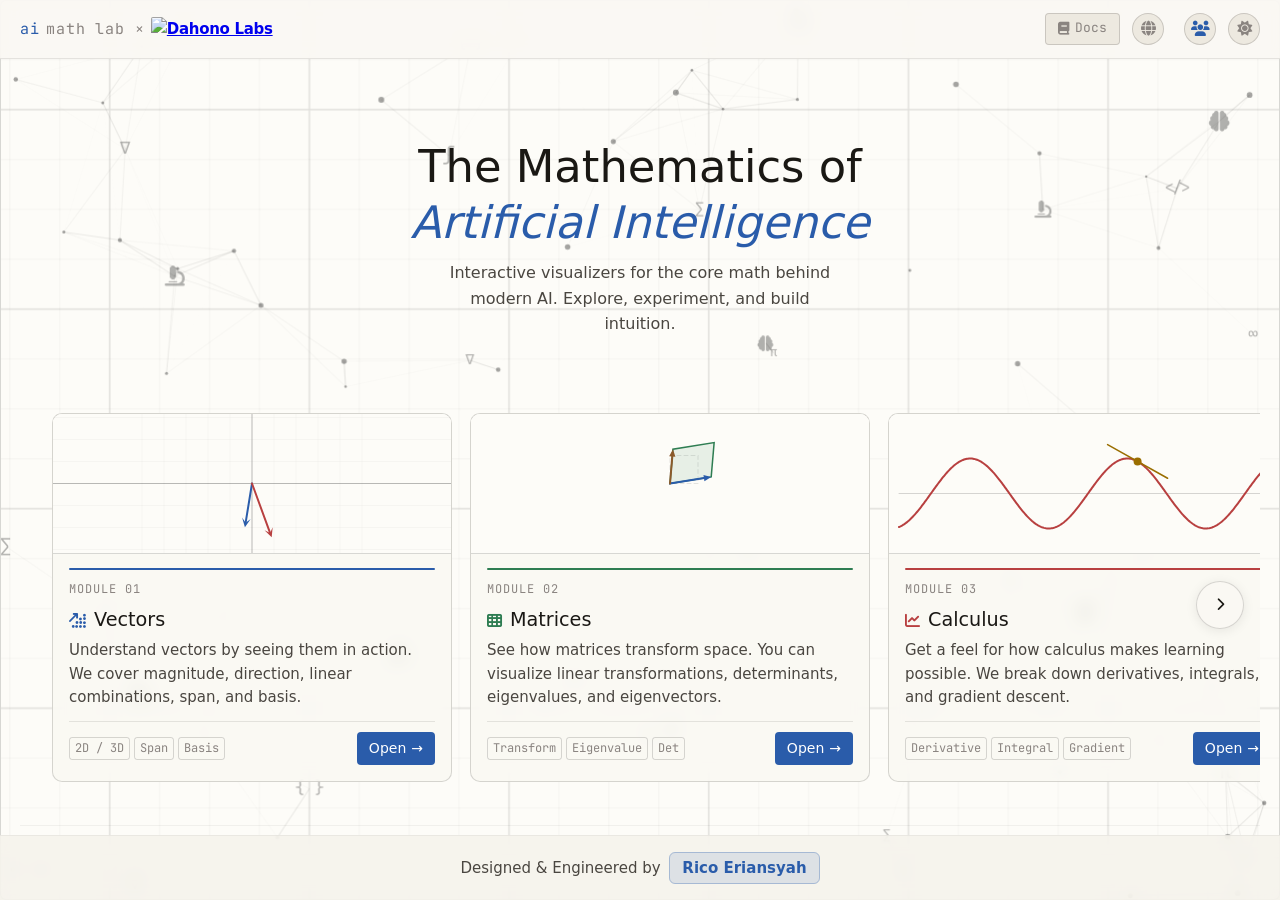
==== commit e2797506: "refactor: update stylesheet path to assets directory in index.html" ====
--- a/index.html
+++ b/index.html
@@ -13,7 +13,7 @@
       href="https://fonts.googleapis.com/css2?family=Source+Serif+4:ital,opsz,wght@0,8..60,300..700;1,8..60,300..700&family=DM+Sans:wght@300;400;500&family=JetBrains+Mono:wght@400;500&display=swap"
       rel="stylesheet"
     />
-    <link rel="stylesheet" href="css/shared.css" />
+    <link rel="stylesheet" href="assets/css/shared.css" />
     <link rel="stylesheet" href="assets/css/index.css" />
     <link
       rel="stylesheet"
--- a/assets/css/shared.css
+++ b/assets/css/shared.css
@@ -0,0 +1,673 @@
+*, *::before, *::after { box-sizing: border-box; margin: 0; padding: 0; }
+
+:root {
+  --bg:        #f5f2eb;
+  --surface:   #faf8f3;
+  --surface2:  #ede9e0;
+  --border:    rgba(0,0,0,0.09);
+  --border2:   rgba(0,0,0,0.15);
+  --ink:       #1a1814;
+  --ink2:      #4a4640;
+  --ink3:      #8a8480;
+  --accent:    #2a5caa;
+  --accent2:   #b84040;
+  --accent3:   #2e7d52;
+  --accent4:   #5b4a9e;
+  --accent5:   #9a6e00;
+  --canvas-bg: #fdfcf8;
+  --radius:    6px;
+  --shadow:    0 2px 12px rgba(0,0,0,0.08);
+}
+
+@media (prefers-color-scheme: dark) {
+  :root:not([data-theme="light"]) {
+    --bg:        #111110;
+    --surface:   #181715;
+    --surface2:  #1f1e1c;
+    --border:    rgba(255,255,255,0.07);
+    --border2:   rgba(255,255,255,0.13);
+    --ink:       #e8e4dd;
+    --ink2:      #9e9a94;
+    --ink3:      #5a5650;
+    --accent:    #6a9fd8;
+    --accent2:   #d47070;
+    --accent3:   #5aba80;
+    --accent4:   #9a88d8;
+    --accent5:   #d4a06a;
+    --canvas-bg: #141312;
+    --shadow:    0 2px 16px rgba(0,0,0,0.4);
+  }
+}
+
+:root[data-theme="dark"] {
+  --bg:        #111110;
+  --surface:   #181715;
+  --surface2:  #1f1e1c;
+  --border:    rgba(255,255,255,0.07);
+  --border2:   rgba(255,255,255,0.13);
+  --ink:       #e8e4dd;
+  --ink2:      #9e9a94;
+  --ink3:      #5a5650;
+  --accent:    #6a9fd8;
+  --accent2:   #d47070;
+  --accent3:   #5aba80;
+  --accent4:   #9a88d8;
+  --accent5:   #d4a06a;
+  --canvas-bg: #141312;
+  --shadow:    0 2px 16px rgba(0,0,0,0.4);
+}
+
+body {
+  background: var(--bg);
+  color: var(--ink);
+  font-family: system-ui, -apple-system, sans-serif;
+  font-size: 17px;
+  line-height: 1.6;
+  min-height: 100vh;
+  display: flex;
+  flex-direction: column;
+}
+
+.sans { font-family: system-ui, -apple-system, sans-serif; }
+.mono { font-family: 'JetBrains Mono', monospace; }
+
+canvas {
+  display: block;
+  width: 100%;
+  border-radius: var(--radius);
+  background: var(--canvas-bg);
+  border: 1px solid var(--border2);
+}
+canvas.mode3d { cursor: grab; touch-action: none; }
+canvas.mode3d:active { cursor: grabbing; }
+
+input[type=number], input[type=text], select {
+  width: 100%;
+  background: var(--surface);
+  border: 1px solid var(--border2);
+  color: var(--ink);
+  border-radius: 4px;
+  padding: 7px 10px;
+  font-family: 'JetBrains Mono', monospace;
+  font-size: 15px;
+  outline: none;
+  transition: border-color 0.15s, box-shadow 0.15s;
+  -moz-appearance: textfield;
+}
+input[type=number]::-webkit-inner-spin-button { -webkit-appearance: none; }
+input[type=number]:focus, input[type=text]:focus, select:focus {
+  border-color: var(--accent);
+  box-shadow: 0 0 0 2px color-mix(in srgb, var(--accent) 15%, transparent);
+}
+select option { background: var(--surface2); }
+
+.btn {
+  font-family: system-ui, -apple-system, sans-serif;
+  font-size: 15px;
+  font-weight: 400;
+  border-radius: 4px;
+  padding: 7px 13px;
+  cursor: pointer;
+  transition: background 0.12s, opacity 0.12s, transform 0.1s;
+  white-space: nowrap;
+  border: none;
+}
+.btn:active { transform: scale(0.97); }
+.btn-fill { background: var(--accent); color: #fff; }
+.btn-fill:hover { opacity: 0.88; }
+.btn-outline {
+  background: transparent;
+  color: var(--ink2);
+  border: 1px solid var(--border2);
+}
+.btn-outline:hover { background: var(--surface2); color: var(--ink); }
+
+.btn-mode {
+  font-family: 'JetBrains Mono', monospace;
+  font-size: 14px;
+  border-radius: 4px;
+  padding: 5px 11px;
+  cursor: pointer;
+  transition: background 0.12s, color 0.12s;
+  white-space: nowrap;
+  border: 1px solid var(--border2);
+  background: transparent;
+  color: var(--ink3);
+}
+.btn-mode.active {
+  background: var(--accent);
+  color: #fff;
+  border-color: var(--accent);
+}
+
+.fieldlabel {
+  font-size: 14px;
+  font-family: 'JetBrains Mono', monospace;
+  color: var(--ink3);
+  letter-spacing: 0.04em;
+  margin-bottom: 4px;
+  display: block;
+}
+
+.panel {
+  border: 1px solid var(--border2);
+  border-radius: var(--radius);
+  overflow: hidden;
+}
+.panel-head {
+  padding: 10px 12px;
+  background: var(--surface2);
+  border-bottom: 1px solid var(--border);
+  display: flex;
+  align-items: center;
+  justify-content: space-between;
+  cursor: pointer;
+  user-select: none;
+}
+.panel-head .ph-title {
+  font-family: 'JetBrains Mono', monospace;
+  font-size: 14px;
+  color: var(--ink3);
+  display: flex;
+  align-items: center;
+  gap: 6px;
+}
+.panel-head .ph-icon { font-size: 15px; transition: transform 0.2s; }
+.panel-head.collapsed .ph-icon { transform: rotate(-90deg); }
+.panel-body {
+  padding: 12px;
+  background: var(--surface);
+  display: flex;
+  flex-direction: column;
+  gap: 10px;
+}
+.panel-body.collapsed { display: none; }
+
+.result-box {
+  border-radius: 4px;
+  padding: 8px 11px;
+  background: color-mix(in srgb, var(--accent) 8%, transparent);
+  border: 1px solid color-mix(in srgb, var(--accent) 20%, transparent);
+  font-family: 'JetBrains Mono', monospace;
+  font-size: 14px;
+  color: var(--ink2);
+  line-height: 1.7;
+}
+
+.toggle-row {
+  display: flex;
+  align-items: center;
+  justify-content: space-between;
+  padding: 9px 12px;
+  border-radius: var(--radius);
+  border: 1px solid var(--border2);
+  background: var(--surface);
+  cursor: pointer;
+  user-select: none;
+  transition: background 0.12s;
+}
+.toggle-row:hover { background: var(--surface2); }
+.toggle-switch {
+  position: relative;
+  width: 32px;
+  height: 18px;
+  flex-shrink: 0;
+}
+.toggle-switch input { opacity: 0; width: 0; height: 0; position: absolute; }
+.toggle-track {
+  position: absolute;
+  inset: 0;
+  border-radius: 9px;
+  background: var(--surface2);
+  border: 1px solid var(--border2);
+  transition: background 0.2s, border-color 0.2s;
+}
+.toggle-switch input:checked ~ .toggle-track {
+  background: color-mix(in srgb, #c8960c 70%, transparent);
+  border-color: #c8960c;
+}
+.toggle-thumb {
+  position: absolute;
+  top: 2px; left: 2px;
+  width: 12px; height: 12px;
+  border-radius: 50%;
+  background: var(--ink3);
+  transition: transform 0.18s, background 0.2s;
+}
+.toggle-switch input:checked ~ .toggle-track .toggle-thumb {
+  transform: translateX(14px);
+  background: #fff;
+}
+
+.tag {
+  font-family: 'JetBrains Mono', monospace;
+  font-size: 13px;
+  padding: 1px 6px;
+  border-radius: 3px;
+  white-space: nowrap;
+}
+.badge-pill {
+  display: inline-flex;
+  align-items: center;
+  gap: 5px;
+  font-family: 'JetBrains Mono', monospace;
+  font-size: 14px;
+  padding: 4px 10px;
+  border-radius: 20px;
+  border: 1px solid;
+}
+
+.vitem {
+  display: flex;
+  align-items: center;
+  gap: 8px;
+  padding: 7px 10px;
+  border-radius: 4px;
+  border: 1px solid var(--border);
+  background: var(--surface);
+  font-size: 15px;
+  animation: appear 0.22s cubic-bezier(0.34,1.4,0.64,1);
+}
+@keyframes appear {
+  from { opacity: 0; transform: translateY(5px); }
+  to   { opacity: 1; transform: translateY(0); }
+}
+@keyframes disappear {
+  to { opacity: 0; transform: scale(0.93); }
+}
+.vitem.removing { animation: disappear 0.18s ease forwards; }
+.dot { width: 8px; height: 8px; border-radius: 50%; flex-shrink: 0; }
+.remove-btn {
+  margin-left: auto;
+  background: none;
+  border: none;
+  color: var(--ink3);
+  cursor: pointer;
+  font-size: 16px;
+  line-height: 1;
+  padding: 1px 4px;
+  border-radius: 3px;
+  transition: color 0.12s, background 0.12s;
+}
+.remove-btn:hover {
+  color: var(--accent2);
+  background: color-mix(in srgb, var(--accent2) 12%, transparent);
+}
+
+.slider-row {
+  display: flex;
+  align-items: center;
+  gap: 8px;
+}
+.slider-row .sl-name {
+  font-family: 'JetBrains Mono', monospace;
+  font-size: 14px;
+  min-width: 36px;
+  flex-shrink: 0;
+  color: var(--ink3);
+}
+.slider-row input[type=range] {
+  flex: 1;
+  height: 3px;
+  border-radius: 2px;
+  accent-color: var(--accent);
+  cursor: pointer;
+  background: var(--surface2);
+  border: none;
+  padding: 0;
+  outline: none;
+}
+.slider-row .sl-val {
+  font-family: 'JetBrains Mono', monospace;
+  font-size: 13px;
+  color: var(--ink3);
+  min-width: 40px;
+  text-align: right;
+}
+
+.canvas-wrap { position: relative; }
+#zoom-badge {
+  position: absolute;
+  bottom: 10px; right: 10px;
+  font-family: 'JetBrains Mono', monospace;
+  font-size: 13px;
+  color: var(--ink3);
+  background: var(--surface);
+  border: 1px solid var(--border2);
+  border-radius: 3px;
+  padding: 2px 7px;
+  pointer-events: none;
+  opacity: 0;
+  transition: opacity 0.3s;
+}
+#zoom-badge.visible { opacity: 1; }
+
+::-webkit-scrollbar { width: 4px; }
+::-webkit-scrollbar-thumb { background: var(--surface2); border-radius: 2px; }
+
+.page-header {
+  margin-bottom: 1.75rem;
+}
+.page-header h1 {
+  font-family: system-ui, -apple-system, sans-serif;
+  font-size: 1.8rem;
+  font-weight: 500;
+  color: var(--ink);
+}
+.page-header p {
+  color: var(--ink2);
+  font-size: 15px;
+  font-family: system-ui, -apple-system, sans-serif;
+  margin-top: 3px;
+}
+
+.back-link {
+  display: inline-flex;
+  align-items: center;
+  gap: 6px;
+  font-family: system-ui, -apple-system, sans-serif;
+  font-size: 15px;
+  color: var(--ink3);
+  text-decoration: none;
+  padding: 4px 8px 4px 4px;
+  border-radius: 4px;
+  margin-bottom: 0;
+  transition: color 0.15s, background 0.15s;
+}
+.back-link:hover { color: var(--ink); background: var(--surface2); }
+
+.lang-switcher {
+  display: flex;
+  gap: 4px;
+}
+.lang-btn {
+  font-family: 'JetBrains Mono', monospace;
+  font-size: 13px;
+  padding: 3px 8px;
+  border-radius: 3px;
+  cursor: pointer;
+  border: 1px solid var(--border2);
+  background: transparent;
+  color: var(--ink3);
+  transition: background 0.12s, color 0.12s;
+}
+.lang-btn.active {
+  background: var(--surface2);
+  color: var(--ink2);
+  border-color: var(--border2);
+}
+.lang-btn:hover:not(.active) { background: var(--surface); color: var(--ink); }
+
+[data-lang] { display: none; }
+body[data-active-lang="en"] [data-lang="en"],
+body[data-active-lang="ja"] [data-lang="ja"],
+body[data-active-lang="id"] [data-lang="id"] { display: inline; }
+body[data-active-lang="en"] [data-lang-block="en"],
+body[data-active-lang="ja"] [data-lang-block="ja"],
+body[data-active-lang="id"] [data-lang-block="id"] { display: block; }
+
+.page-shell {
+  max-width: 64rem;
+  margin-left: auto;
+  margin-right: auto;
+  padding: 1.25rem 1rem;
+}
+
+
+.main-layout {
+  display: flex;
+  flex-direction: column;
+  gap: 20px;
+}
+.canvas-column {
+  flex: 1;
+  width: 100%;
+}
+.controls-column {
+  width: 100%;
+  display: flex;
+  flex-direction: column;
+  gap: 14px;
+}
+
+@media (min-width: 640px) {
+  .page-shell { padding: 2rem 1.25rem; }
+}
+@media (min-width: 1024px) {
+  .main-layout {
+    flex-direction: row;
+    align-items: flex-start;
+  }
+  .canvas-column { min-width: 0; }
+  .controls-column {
+    width: 280px;
+    flex-shrink: 0;
+  }
+}
+@media (min-width: 1280px) {
+  .page-shell { max-width: 80rem; }
+  .controls-column { width: 320px; }
+}
+
+.info-strip {
+  border-left: 2px solid var(--border2);
+  padding: 10px 12px;
+}
+.info-strip p {
+  font-size: 15px;
+  font-family: system-ui, -apple-system, sans-serif;
+  color: var(--ink2);
+  line-height: 1.7;
+}
+
+.lc-row { display: flex; align-items: center; gap: 8px; }
+.lc-row .lc-name { font-family: 'JetBrains Mono', monospace; font-size: 14px; min-width: 26px; flex-shrink: 0; }
+.lc-row input[type=range] { flex: 1; height: 3px; border-radius: 2px; accent-color: var(--accent); cursor: pointer; background: var(--surface2); border: none; padding: 0; outline: none; }
+.lc-row .lc-val { font-family: 'JetBrains Mono', monospace; font-size: 13px; color: var(--ink3); min-width: 36px; text-align: right; }
+.lc-result-box { border-radius: 4px; padding: 7px 10px; background: color-mix(in srgb, var(--accent) 8%, transparent); border: 1px solid color-mix(in srgb, var(--accent) 20%, transparent); font-family: 'JetBrains Mono', monospace; font-size: 14px; color: var(--ink2); line-height: 1.6; }
+.span-badge { display: inline-flex; align-items: center; gap: 5px; font-family: 'JetBrains Mono', monospace; font-size: 14px; padding: 4px 10px; border-radius: 20px; border: 1px solid; }
+.span-dot { width: 7px; height: 7px; border-radius: 50%; flex-shrink: 0; }
+.basis-pill { display: inline-block; padding: 2px 8px; border-radius: 3px; font-family: 'JetBrains Mono', monospace; font-size: 13px; margin: 2px; }
+.basis-block { border-radius: 4px; padding: 8px 10px; background: var(--surface2); font-family: 'JetBrains Mono', monospace; font-size: 13px; color: var(--ink2); line-height: 1.8; }
+
+.matrix-grid {
+  display: grid;
+  grid-template-columns: 1fr 1fr;
+  gap: 6px;
+  padding: 10px;
+  background: var(--surface2);
+  border-radius: 4px;
+  border: 1px solid var(--border2);
+  position: relative;
+}
+.matrix-grid::before,
+.matrix-grid::after {
+  content: '';
+  position: absolute;
+  top: 6px; bottom: 6px;
+  width: 3px;
+  border: 1.5px solid var(--ink3);
+  opacity: 0.35;
+}
+.matrix-grid::before { left: 4px; border-right: none; }
+.matrix-grid::after  { right: 4px; border-left: none; }
+
+.stats-bar {
+  margin-top: 8px;
+  font-size: 14px;
+  color: var(--ink3);
+  min-height: 20px;
+  display: flex;
+  gap: 16px;
+  flex-wrap: wrap;
+  font-family: 'JetBrains Mono', monospace;
+}
+
+.hint-strip {
+  display: none;
+  align-items: center;
+  gap: 8px;
+  padding: 7px 10px;
+  border-radius: 4px;
+  border: 1px solid var(--border);
+  background: var(--surface);
+  font-size: 14px;
+  font-family: 'JetBrains Mono', monospace;
+  color: var(--ink3);
+  margin-top: 6px;
+}
+
+
+
+
+input[type="checkbox"] {
+  -webkit-appearance: none;
+  appearance: none;
+  width: 18px;
+  height: 18px;
+  border-radius: 4px;
+  border: 1px solid var(--border);
+  background-color: var(--surface2);
+  cursor: pointer;
+  display: inline-flex;
+  align-items: center;
+  justify-content: center;
+  transition: all 0.2s cubic-bezier(0.2, 0.8, 0.2, 1);
+  flex-shrink: 0;
+}
+input[type="checkbox"]:hover { border-color: var(--accent); }
+input[type="checkbox"]:checked { background-color: var(--accent); border-color: var(--accent); }
+input[type="checkbox"]::after {
+  content: ""; width: 4px; height: 8px; border: solid white; border-width: 0 2px 2px 0;
+  transform: rotate(45deg) scale(0); transition: transform 0.2s cubic-bezier(0.2, 0.8, 0.2, 1); margin-bottom: 2px;
+}
+input[type="checkbox"]:checked::after { transform: rotate(45deg) scale(1); }
+
+select {
+  -webkit-appearance: none; appearance: none; padding-right: 28px !important;
+  background-image: url("data:image/svg+xml;charset=UTF-8,%3csvg xmlns='http://www.w3.org/2000/svg' viewBox='0 0 24 24' fill='none' stroke='currentColor' stroke-width='2' stroke-linecap='round' stroke-linejoin='round'%3e%3cpolyline points='6 9 12 15 18 9'%3e%3c/polyline%3e%3c/svg%3e");
+  background-repeat: no-repeat; background-position: right 8px center; background-size: 14px;
+  transition: border-color 0.2s, box-shadow 0.2s;
+}
+.dark select {
+  background-image: url("data:image/svg+xml;charset=UTF-8,%3csvg xmlns='http://www.w3.org/2000/svg' viewBox='0 0 24 24' fill='none' stroke='%23ffffff' stroke-width='2' stroke-linecap='round' stroke-linejoin='round'%3e%3cpolyline points='6 9 12 15 18 9'%3e%3c/polyline%3e%3c/svg%3e");
+}
+select:hover { border-color: var(--accent); }
+
+input[type="range"] { -webkit-appearance: none; appearance: none; background: transparent; cursor: pointer; height: 20px; }
+input[type="range"]::-webkit-slider-runnable-track { width: 100%; height: 4px; background: var(--border); border-radius: 2px; transition: background 0.2s; }
+input[type="range"]:hover::-webkit-slider-runnable-track { background: color-mix(in srgb, var(--border) 80%, var(--accent)); }
+input[type="range"]::-webkit-slider-thumb { -webkit-appearance: none; appearance: none; height: 16px; width: 16px; border-radius: 50%; background: #ffffff; border: 2px solid var(--accent); margin-top: -6px; box-shadow: 0 2px 5px rgba(0,0,0,0.15); transition: transform 0.2s cubic-bezier(0.2, 0.8, 0.2, 1), box-shadow 0.2s; }
+input[type="range"]:active::-webkit-slider-thumb { transform: scale(1.2); box-shadow: 0 3px 8px rgba(0,0,0,0.2); }
+input[type="range"]::-moz-range-track { width: 100%; height: 4px; background: var(--border); border-radius: 2px; }
+input[type="range"]::-moz-range-thumb { height: 16px; width: 16px; border-radius: 50%; background: #ffffff; border: 2px solid var(--accent); box-shadow: 0 2px 5px rgba(0,0,0,0.15); transition: transform 0.2s, box-shadow 0.2s; }
+input[type="range"]:active::-moz-range-thumb { transform: scale(1.2); box-shadow: 0 3px 8px rgba(0,0,0,0.2); }
+
+::selection { background-color: color-mix(in srgb, var(--accent) 30%, transparent); color: var(--ink); }
+:focus-visible { outline: 2px solid var(--accent); outline-offset: 2px; }
+input:focus-visible, select:focus-visible, button:focus-visible { box-shadow: 0 0 0 3px color-mix(in srgb, var(--accent) 25%, transparent); outline: none; }
+
+
+.sticky-header {
+  position: sticky; top: 0; z-index: 100;
+  background: color-mix(in srgb, var(--bg) 85%, transparent);
+  backdrop-filter: blur(8px);
+  padding: 12px 0; margin-bottom: 20px;
+  border-bottom: 1px solid color-mix(in srgb, var(--border) 50%, transparent);
+}
+.sticky-footer {
+  position: sticky; bottom: 0; z-index: 100;
+  background: color-mix(in srgb, var(--bg) 85%, transparent);
+  backdrop-filter: blur(8px);
+  border-top: 1px solid color-mix(in srgb, var(--border) 50%, transparent);
+}
+.page-shell {
+  padding-bottom: 100px !important;
+  flex: 1;
+  display: flex;
+  flex-direction: column;
+  width: 100%;
+  min-width: 0;
+}
+
+
+.module-header { display: flex; align-items: center; justify-content: space-between; flex-wrap: nowrap !important; }
+.header-actions { display: flex; align-items: center; gap: 12px; }
+.docs-btn {
+  font-family: 'JetBrains Mono', monospace; font-size: 13px; color: var(--ink3);
+  text-decoration: none; border: 1px solid var(--border2); padding: 0 12px;
+  height: 32px; box-sizing: border-box;
+  border-radius: 4px; background: var(--surface2); display: flex; align-items: center; justify-content: center; gap: 6px;
+  transition: background 0.15s, color 0.15s; white-space: nowrap;
+}
+.docs-btn:hover { background: var(--surface); color: var(--ink); }
+.custom-lang-dropdown { position: relative; display: flex; align-items: center; height: 32px; }
+.lang-btn-icon, .theme-btn-icon {
+  background: var(--surface2);
+  border: 1px solid var(--border2);
+  color: var(--ink3);
+  font-size: 15px;
+  width: 32px;
+  height: 32px;
+  border-radius: 50%;
+  display: flex;
+  align-items: center;
+  justify-content: center;
+  cursor: pointer;
+  transition: color 0.15s, border-color 0.15s, background 0.15s;
+  padding: 0;
+}
+.lang-btn-icon:hover, .theme-btn-icon:hover {
+  color: var(--ink);
+  background: var(--surface);
+  border-color: var(--border2);
+}
+.lang-menu {
+  position: absolute;
+  top: 100%;
+  right: 0;
+  margin-top: 6px;
+  background: var(--surface);
+  border: 1px solid var(--border2);
+  border-radius: var(--radius);
+  box-shadow: var(--shadow);
+  list-style: none;
+  padding: 4px 0;
+  min-width: 130px;
+  z-index: 1000;
+  display: none;
+}
+.lang-menu.show { display: block; }
+.lang-menu li button {
+  width: 100%;
+  text-align: left;
+  padding: 8px 16px;
+  background: none;
+  border: none;
+  font-family: system-ui, -apple-system, sans-serif;
+  font-size: 14px;
+  color: var(--ink2);
+  cursor: pointer;
+  transition: background 0.1s;
+}
+.lang-menu li button:hover {
+  background: var(--surface2);
+  color: var(--ink);
+}
+.lang-menu li button.active {
+  color: var(--accent);
+  font-weight: 500;
+  background: color-mix(in srgb, var(--accent) 8%, transparent);
+}
+@media (max-width: 640px) {
+  .back-text, .docs-text { display: none; }
+  .back-link i { margin-right: 0; }
+  .back-link { padding: 6px 8px; margin-right: auto; }
+  .docs-btn { padding: 6px 10px; }
+  .header-actions { gap: 8px; }
+  
+  .sticky-header, .page-header, .main-layout, .tab-bar, .ref-container {
+    padding-left: 1rem !important;
+    padding-right: 1rem !important;
+  }
+}
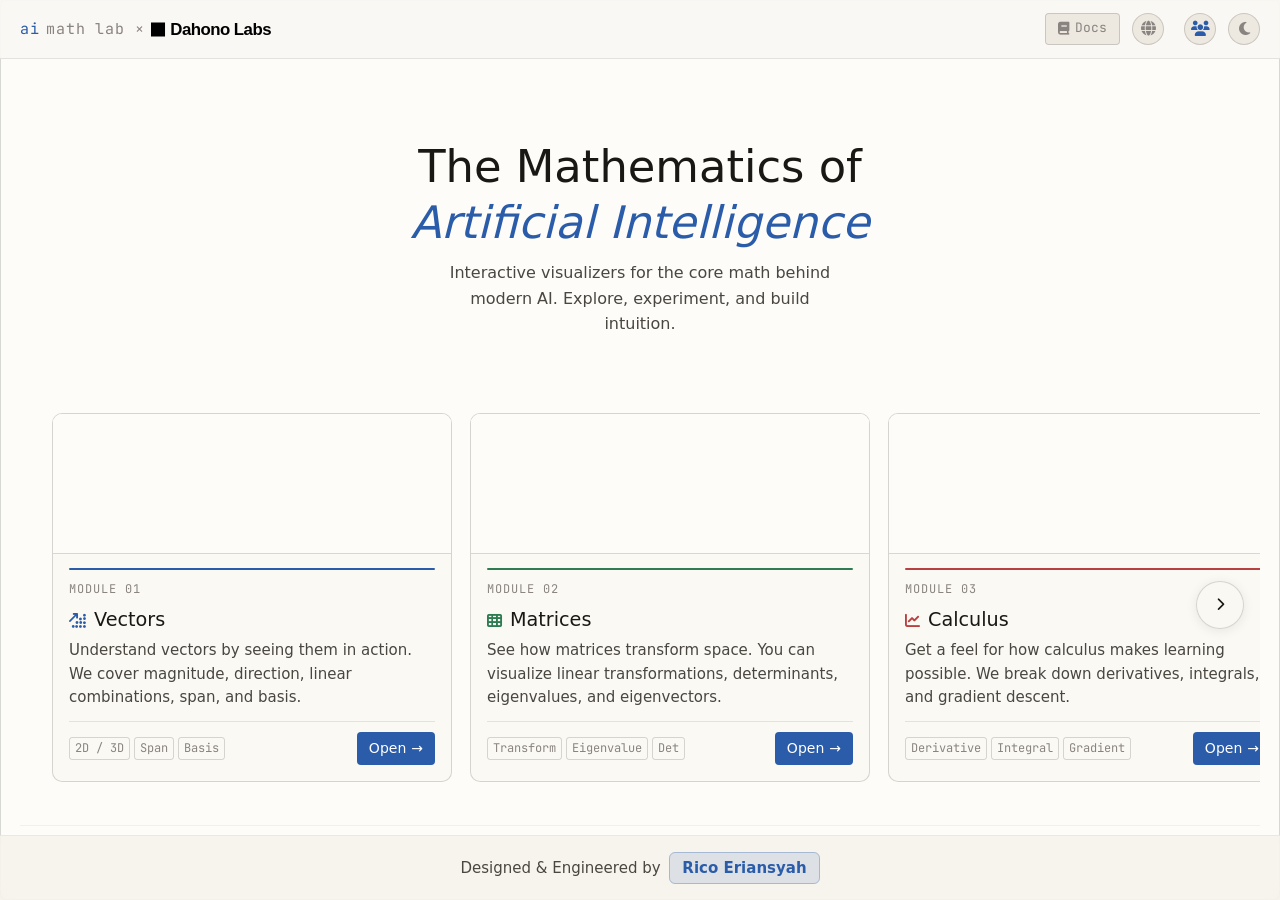
==== commit c6b12da8: "refactor: normalize directory paths for assets and update resource references across all project fil" ====
--- a/index.html
+++ b/index.html
@@ -24,7 +24,7 @@
       name="keywords"
       content="AI, Artificial Intelligence, Mathematics, Vectors, Matrices, Calculus, Probability, Neural Networks, Visualizer, Interactive, Math Lab"
     />
-    <link rel="icon" type="image/png" href="assets/assets/img/favicon.png" />
+    <link rel="icon" type="image/png" href="assets/img/favicon.png" />
   </head>
   <body data-active-lang="en">
     <canvas id="bg-canvas"></canvas>
@@ -53,7 +53,7 @@
           <a href="https://labs.dahono.com" target="_blank">
             <img
               class="dahono-logo"
-              src="assets/assets/svg/dahono-labs-logo-black.svg"
+              src="assets/svg/dahono-labs-logo-black.svg"
               alt="Dahono Labs"
               style="
                 height: 1.4em;
@@ -466,9 +466,9 @@
       >
     </div>
 
-    <script src="js/theme.js"></script>
-    <script src="js/sync.js"></script>
+    <script src="assets/js/theme.js"></script>
+    <script src="assets/js/sync.js"></script>
     <script src="assets/js/index.js"></script>
-    <script src="js/validation.js"></script>
+    <script src="assets/js/validation.js"></script>
   </body>
 </html>
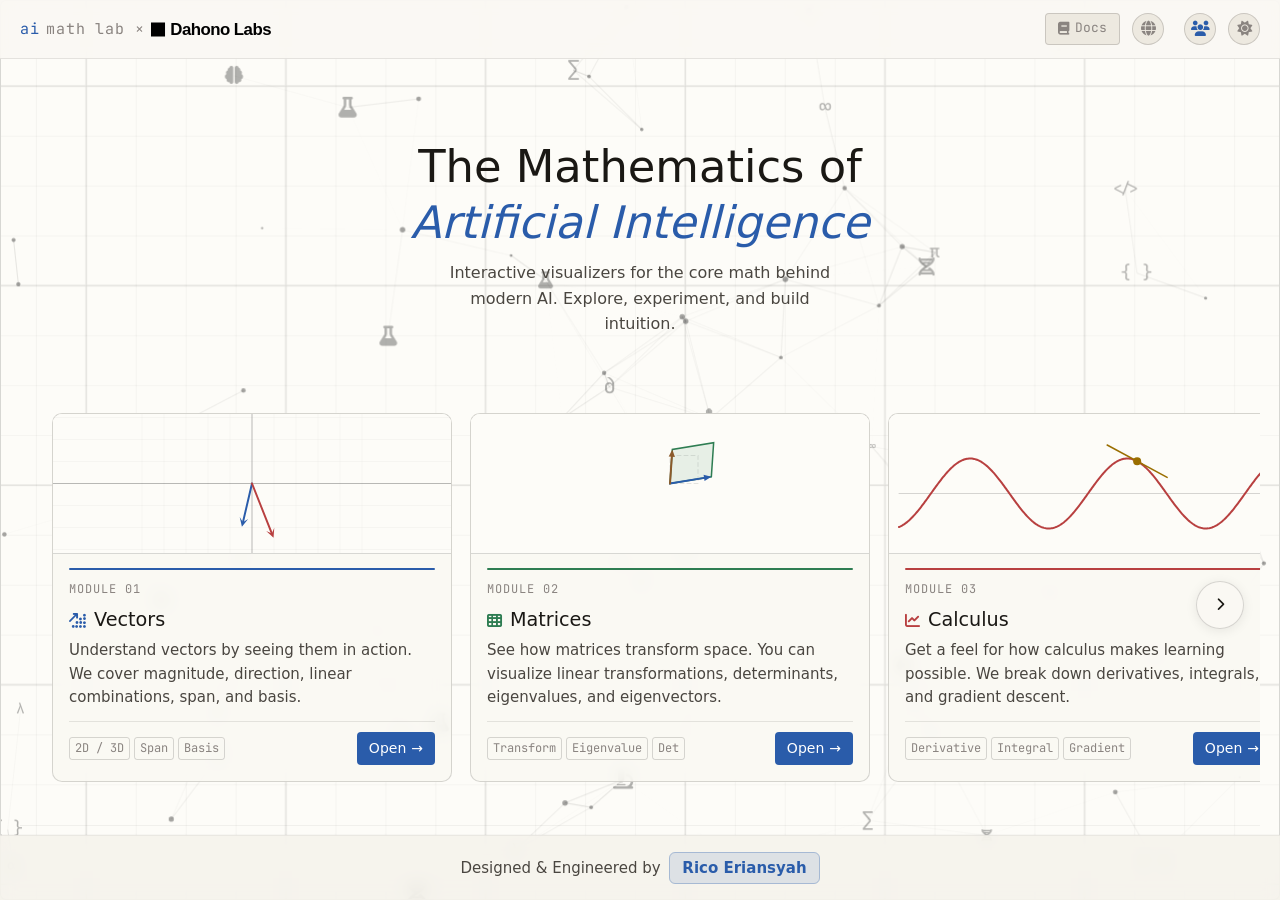
==== commit 90083377: "refactor: update references links to point to index.html instead of references.html" ====
--- a/index.html
+++ b/index.html
@@ -65,7 +65,7 @@
           </a> </span
       ></span>
       <div class="header-actions">
-        <a href="references/references.html" class="docs-btn">
+        <a href="references/index.html" class="docs-btn">
           <i class="fa-solid fa-book"></i>
           <span class="docs-text" data-lang="en">Docs</span>
           <span class="docs-text" data-lang="ja">文書</span>
